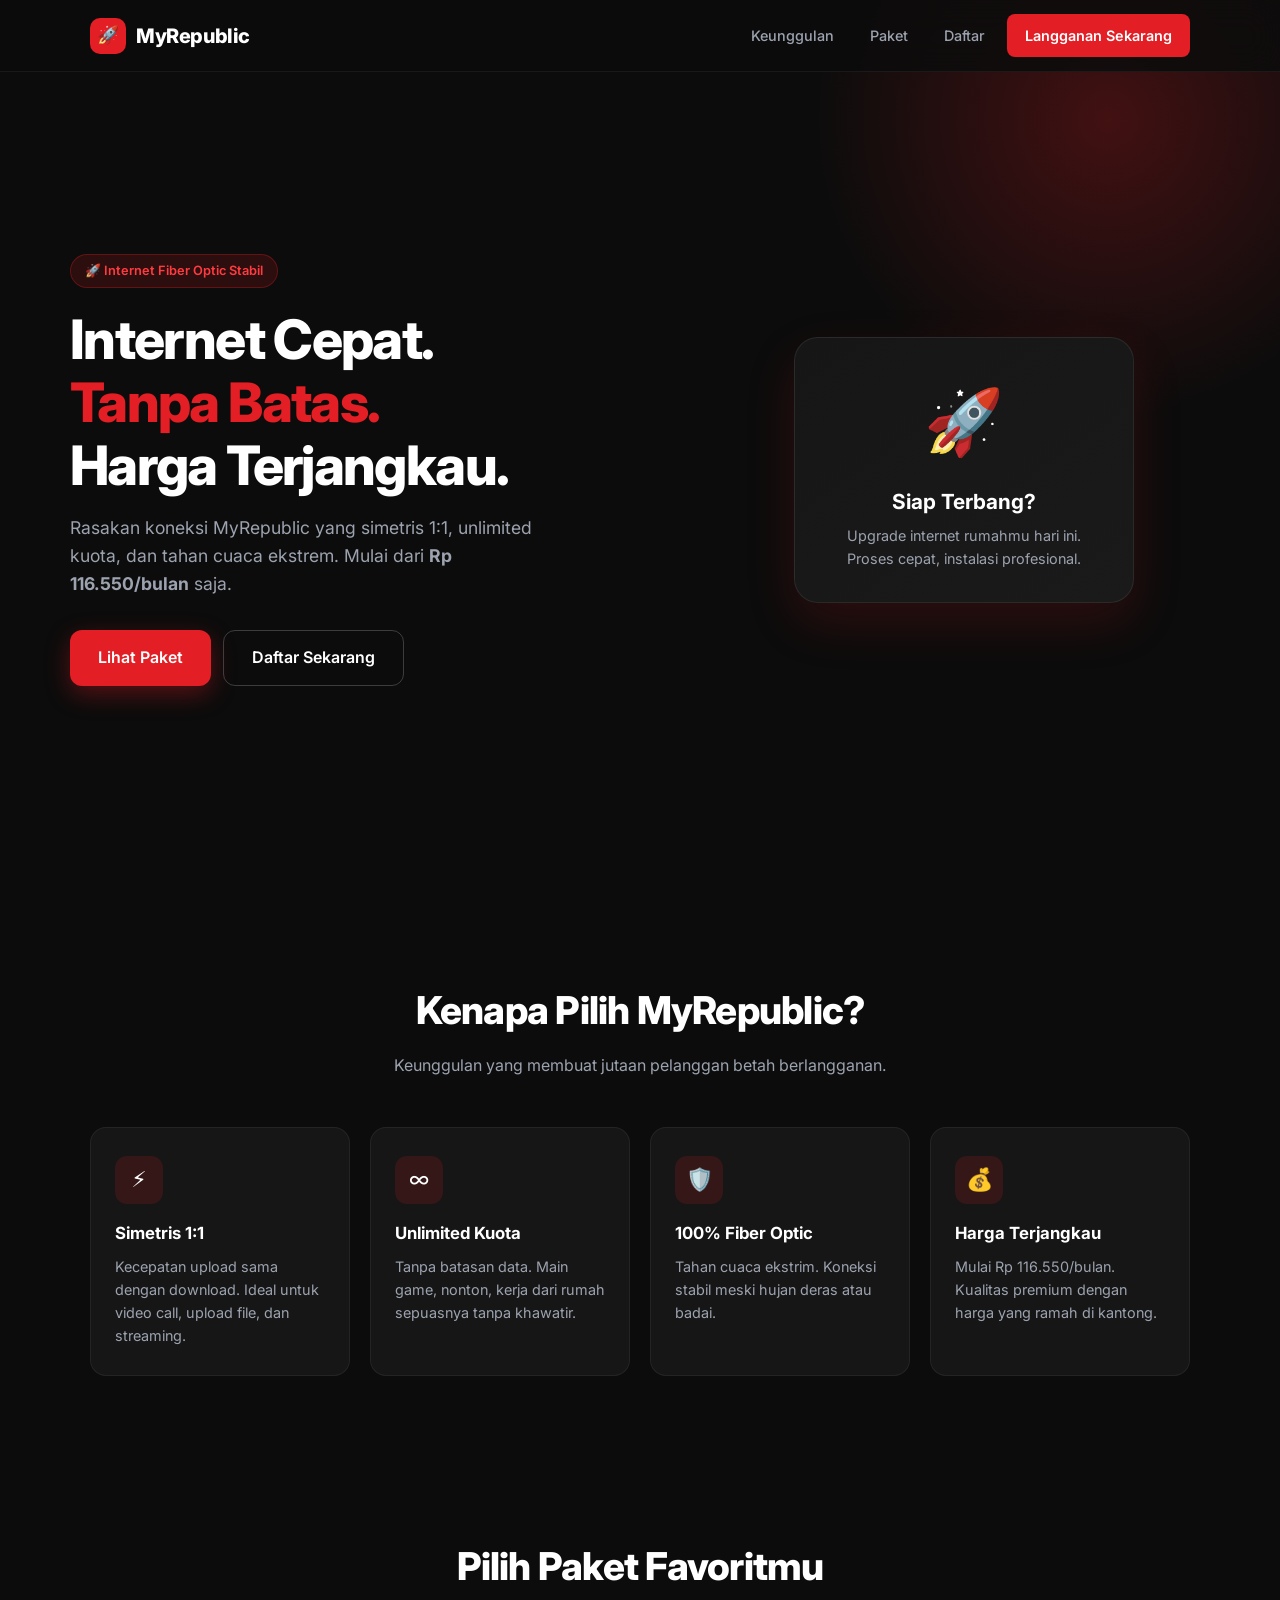
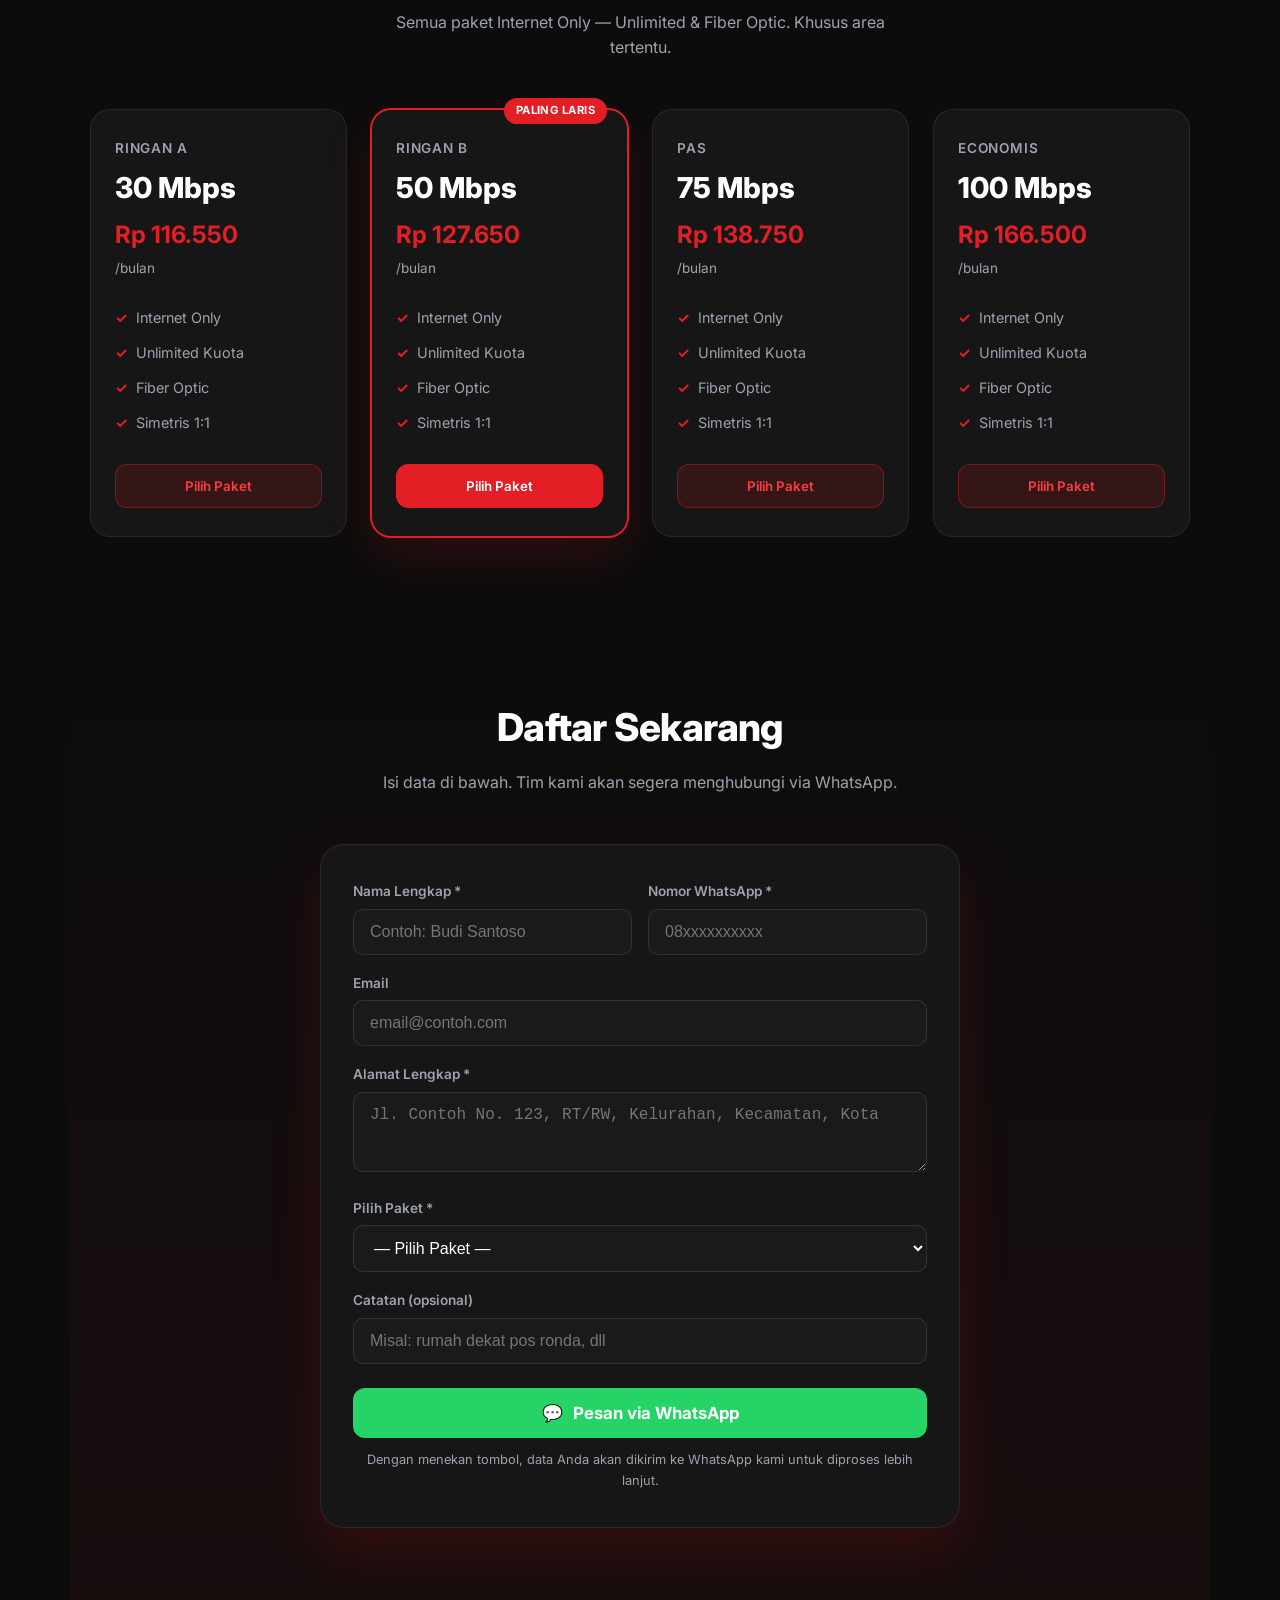
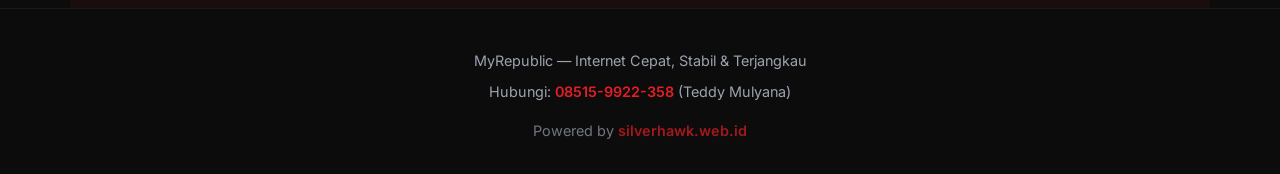
==== index.html @ 5f459c3d "Add files via upload" ====
<!DOCTYPE html>
<html lang="id">
<head>
  <meta charset="UTF-8" />
  <meta name="viewport" content="width=device-width, initial-scale=1.0" />
  <title>MyRepublic — Internet Cepat Fiber Optic | Promo Resmi</title>
  <meta name="description" content="Langganan MyRepublic Internet Fiber Optic mulai Rp 116.550/bulan. Unlimited, simetris 1:1, stabil. Daftar sekarang via WhatsApp." />
  <meta name="theme-color" content="#E31E24" />
  <link rel="canonical" href="https://myrep.silverhawk.web.id/" />
  <meta property="og:title" content="MyRepublic — Internet Cepat Fiber Optic" />
  <meta property="og:description" content="Paket internet mulai Rp 116.550/bulan. Unlimited kuota, fiber optic 100%, simetris 1:1." />
  <meta property="og:url" content="https://myrep.silverhawk.web.id/" />
  <meta property="og:type" content="website" />
  <link rel="preconnect" href="https://fonts.googleapis.com" />
  <link rel="preconnect" href="https://fonts.gstatic.com" crossorigin />
  <link href="https://fonts.googleapis.com/css2?family=Inter:wght@400;500;600;700;800&display=swap" rel="stylesheet" />
  <link rel="stylesheet" href="css/style.css" />
</head>
<body>
  <!-- NAV -->
  <nav class="nav">
    <div class="nav-inner">
      <a href="#" class="logo">
        <span class="logo-icon">🚀</span>
        MyRepublic
      </a>
      <div class="nav-links" id="navLinks">
        <a href="#benefits">Keunggulan</a>
        <a href="#packages">Paket</a>
        <a href="#order">Daftar</a>
        <a href="#order" class="btn-nav">Langganan Sekarang</a>
      </div>
      <button class="burger" id="burger" aria-label="Menu">
        <span></span><span></span><span></span>
      </button>
    </div>
  </nav>

  <!-- HERO -->
  <section class="hero">
    <div class="hero-inner">
      <div class="hero-content">
        <div class="hero-badge">🚀 Internet Fiber Optic Stabil</div>
        <h1>Internet Cepat.<br><span>Tanpa Batas.</span><br>Harga Terjangkau.</h1>
        <p class="hero-desc">
          Rasakan koneksi MyRepublic yang simetris 1:1, unlimited kuota, dan tahan cuaca ekstrem. 
          Mulai dari <strong>Rp 116.550/bulan</strong> saja.
        </p>
        <div class="hero-cta">
          <a href="#packages" class="btn btn-primary">Lihat Paket</a>
          <a href="#order" class="btn btn-outline">Daftar Sekarang</a>
        </div>
      </div>
      <div class="hero-visual">
        <div class="rocket-card">
          <div class="rocket-emoji">🚀</div>
          <h3>Siap Terbang?</h3>
          <p>Upgrade internet rumahmu hari ini. Proses cepat, instalasi profesional.</p>
        </div>
      </div>
    </div>
  </section>

  <!-- BENEFITS -->
  <section class="section" id="benefits">
    <div class="section-header">
      <h2>Kenapa Pilih MyRepublic?</h2>
      <p>Keunggulan yang membuat jutaan pelanggan betah berlangganan.</p>
    </div>
    <div class="benefits-grid">
      <div class="benefit-card">
        <div class="benefit-icon">⚡</div>
        <h3>Simetris 1:1</h3>
        <p>Kecepatan upload sama dengan download. Ideal untuk video call, upload file, dan streaming.</p>
      </div>
      <div class="benefit-card">
        <div class="benefit-icon">∞</div>
        <h3>Unlimited Kuota</h3>
        <p>Tanpa batasan data. Main game, nonton, kerja dari rumah sepuasnya tanpa khawatir.</p>
      </div>
      <div class="benefit-card">
        <div class="benefit-icon">🛡️</div>
        <h3>100% Fiber Optic</h3>
        <p>Tahan cuaca ekstrim. Koneksi stabil meski hujan deras atau badai.</p>
      </div>
      <div class="benefit-card">
        <div class="benefit-icon">💰</div>
        <h3>Harga Terjangkau</h3>
        <p>Mulai Rp 116.550/bulan. Kualitas premium dengan harga yang ramah di kantong.</p>
      </div>
    </div>
  </section>

  <!-- PACKAGES -->
  <section class="section" id="packages">
    <div class="section-header">
      <h2>Pilih Paket Favoritmu</h2>
      <p>Semua paket Internet Only — Unlimited & Fiber Optic. Khusus area tertentu.</p>
    </div>
    <div class="packages-grid" id="packagesGrid">
      <!-- diisi oleh JS -->
    </div>
  </section>

  <!-- ORDER -->
  <section class="section order-section" id="order">
    <div class="section-header">
      <h2>Daftar Sekarang</h2>
      <p>Isi data di bawah. Tim kami akan segera menghubungi via WhatsApp.</p>
    </div>
    <div class="order-card">
      <form id="orderForm">
        <div class="form-row">
          <div class="form-group">
            <label for="name">Nama Lengkap *</label>
            <input type="text" id="name" name="name" placeholder="Contoh: Budi Santoso" required />
          </div>
          <div class="form-group">
            <label for="wa">Nomor WhatsApp *</label>
            <input type="tel" id="wa" name="wa" placeholder="08xxxxxxxxxx" required />
          </div>
        </div>
        <div class="form-group">
          <label for="email">Email</label>
          <input type="email" id="email" name="email" placeholder="email@contoh.com" />
        </div>
        <div class="form-group">
          <label for="address">Alamat Lengkap *</label>
          <textarea id="address" name="address" placeholder="Jl. Contoh No. 123, RT/RW, Kelurahan, Kecamatan, Kota" required></textarea>
        </div>
        <div class="form-group">
          <label for="packageSelect">Pilih Paket *</label>
          <select id="packageSelect" name="package" required>
            <option value="">— Pilih Paket —</option>
          </select>
        </div>
        <div class="form-group">
          <label for="notes">Catatan (opsional)</label>
          <input type="text" id="notes" name="notes" placeholder="Misal: rumah dekat pos ronda, dll" />
        </div>
        <div class="form-actions">
          <button type="submit" class="btn-wa">
            <span>💬</span> Pesan via WhatsApp
          </button>
        </div>
        <p class="form-note">
          Dengan menekan tombol, data Anda akan dikirim ke WhatsApp kami untuk diproses lebih lanjut.
        </p>
      </form>
    </div>
  </section>

  <!-- FOOTER -->
  <footer class="footer">
    <div class="footer-inner">
      <p>MyRepublic — Internet Cepat, Stabil & Terjangkau</p>
      <p>Hubungi: <a href="https://wa.me/6285159922358" target="_blank">08515-9922-358</a> (Teddy Mulyana)</p>
      <p class="powered">Powered by <a href="https://silverhawk.web.id/" target="_blank">silverhawk.web.id</a></p>
    </div>
  </footer>

  <script src="js/app.js"></script>
</body>
</html>
---- css/style.css ----
/* =========================================================
   MyRepublic Promo — myrep.silverhawk.web.id
   Brand colors: #E31E24 (red), #111, #fff
========================================================= */
:root {
  --red: #E31E24;
  --red-dark: #b8171c;
  --red-light: #ff3b40;
  --black: #111111;
  --dark: #1a1a1a;
  --gray: #2d2d2d;
  --muted: #9ca3af;
  --white: #ffffff;
  --bg: #0c0c0c;
  --card: #161616;
  --radius: 16px;
  --shadow: 0 20px 50px rgba(227, 30, 36, 0.15);
  --ease: cubic-bezier(0.22, 1, 0.36, 1);
}

*, *::before, *::after { box-sizing: border-box; margin: 0; padding: 0; }

html { scroll-behavior: smooth; }

body {
  font-family: 'Inter', system-ui, -apple-system, BlinkMacSystemFont, 'Segoe UI', sans-serif;
  background: var(--bg);
  color: var(--white);
  line-height: 1.6;
  overflow-x: hidden;
  -webkit-font-smoothing: antialiased;
}

img { max-width: 100%; display: block; }
a { color: inherit; text-decoration: none; }
button { font-family: inherit; cursor: pointer; border: none; background: none; }

/* ---------- NAV ---------- */
.nav {
  position: fixed;
  top: 0; left: 0; right: 0;
  z-index: 100;
  background: rgba(12,12,12,0.85);
  backdrop-filter: blur(16px);
  border-bottom: 1px solid rgba(255,255,255,0.06);
  transition: 0.3s var(--ease);
}
.nav-inner {
  max-width: 1140px;
  margin: 0 auto;
  padding: 14px 20px;
  display: flex;
  align-items: center;
  justify-content: space-between;
  gap: 16px;
}
.logo {
  display: flex;
  align-items: center;
  gap: 10px;
  font-weight: 800;
  font-size: 1.25rem;
  letter-spacing: -0.02em;
}
.logo-icon {
  width: 36px; height: 36px;
  background: var(--red);
  border-radius: 10px;
  display: grid;
  place-items: center;
  font-size: 18px;
}
.nav-links {
  display: flex;
  gap: 8px;
  align-items: center;
}
.nav-links a {
  padding: 8px 14px;
  font-size: 0.9rem;
  font-weight: 500;
  color: var(--muted);
  border-radius: 8px;
  transition: 0.2s;
}
.nav-links a:hover { color: var(--white); background: rgba(255,255,255,0.06); }
.btn-nav {
  background: var(--red) !important;
  color: var(--white) !important;
  font-weight: 600 !important;
  padding: 10px 18px !important;
}
.btn-nav:hover { background: var(--red-dark) !important; }

.burger {
  display: none;
  flex-direction: column;
  gap: 5px;
  width: 28px;
}
.burger span {
  height: 2px;
  background: var(--white);
  border-radius: 2px;
  transition: 0.3s;
}

/* ---------- HERO ---------- */
.hero {
  min-height: 100vh;
  display: flex;
  align-items: center;
  padding: 120px 20px 80px;
  position: relative;
  overflow: hidden;
}
.hero::before {
  content: '';
  position: absolute;
  top: -20%;
  right: -10%;
  width: 600px;
  height: 600px;
  background: radial-gradient(circle, rgba(227,30,36,0.25) 0%, transparent 70%);
  pointer-events: none;
}
.hero-inner {
  max-width: 1140px;
  margin: 0 auto;
  width: 100%;
  display: grid;
  grid-template-columns: 1.1fr 0.9fr;
  gap: 48px;
  align-items: center;
}
.hero-badge {
  display: inline-flex;
  align-items: center;
  gap: 8px;
  background: rgba(227,30,36,0.15);
  color: var(--red-light);
  font-size: 0.8rem;
  font-weight: 600;
  padding: 6px 14px;
  border-radius: 999px;
  margin-bottom: 20px;
  border: 1px solid rgba(227,30,36,0.3);
}
.hero h1 {
  font-size: clamp(2.2rem, 5vw, 3.4rem);
  font-weight: 800;
  line-height: 1.15;
  letter-spacing: -0.03em;
  margin-bottom: 18px;
}
.hero h1 span { color: var(--red); }
.hero-desc {
  font-size: 1.1rem;
  color: var(--muted);
  max-width: 480px;
  margin-bottom: 32px;
}
.hero-cta {
  display: flex;
  flex-wrap: wrap;
  gap: 12px;
}
.btn {
  display: inline-flex;
  align-items: center;
  justify-content: center;
  gap: 8px;
  padding: 14px 28px;
  font-size: 1rem;
  font-weight: 600;
  border-radius: 12px;
  transition: 0.25s var(--ease);
}
.btn-primary {
  background: var(--red);
  color: var(--white);
  box-shadow: 0 8px 24px rgba(227,30,36,0.35);
}
.btn-primary:hover {
  background: var(--red-dark);
  transform: translateY(-2px);
  box-shadow: 0 12px 32px rgba(227,30,36,0.45);
}
.btn-outline {
  border: 1.5px solid rgba(255,255,255,0.2);
  color: var(--white);
}
.btn-outline:hover {
  border-color: var(--red);
  background: rgba(227,30,36,0.1);
}
.hero-visual {
  position: relative;
  display: flex;
  justify-content: center;
}
.rocket-card {
  background: linear-gradient(145deg, var(--card), var(--dark));
  border: 1px solid rgba(255,255,255,0.08);
  border-radius: 24px;
  padding: 32px;
  width: 100%;
  max-width: 340px;
  box-shadow: var(--shadow);
  text-align: center;
}
.rocket-emoji { font-size: 64px; margin-bottom: 12px; }
.rocket-card h3 { font-size: 1.3rem; margin-bottom: 6px; }
.rocket-card p { color: var(--muted); font-size: 0.9rem; }

/* ---------- BENEFITS ---------- */
.section {
  padding: 80px 20px;
  max-width: 1140px;
  margin: 0 auto;
}
.section-header {
  text-align: center;
  margin-bottom: 48px;
}
.section-header h2 {
  font-size: clamp(1.8rem, 4vw, 2.4rem);
  font-weight: 800;
  letter-spacing: -0.02em;
  margin-bottom: 12px;
}
.section-header p {
  color: var(--muted);
  max-width: 520px;
  margin: 0 auto;
}
.benefits-grid {
  display: grid;
  grid-template-columns: repeat(auto-fit, minmax(240px, 1fr));
  gap: 20px;
}
.benefit-card {
  background: var(--card);
  border: 1px solid rgba(255,255,255,0.06);
  border-radius: var(--radius);
  padding: 28px 24px;
  transition: 0.3s var(--ease);
}
.benefit-card:hover {
  border-color: rgba(227,30,36,0.4);
  transform: translateY(-4px);
}
.benefit-icon {
  width: 48px; height: 48px;
  background: rgba(227,30,36,0.15);
  border-radius: 12px;
  display: grid;
  place-items: center;
  font-size: 22px;
  margin-bottom: 16px;
}
.benefit-card h3 { font-size: 1.05rem; margin-bottom: 8px; }
.benefit-card p { color: var(--muted); font-size: 0.9rem; }

/* ---------- PACKAGES ---------- */
.packages-grid {
  display: grid;
  grid-template-columns: repeat(auto-fit, minmax(250px, 1fr));
  gap: 24px;
}
.pkg-card {
  background: var(--card);
  border: 1px solid rgba(255,255,255,0.07);
  border-radius: 20px;
  padding: 28px 24px;
  position: relative;
  transition: 0.3s var(--ease);
  display: flex;
  flex-direction: column;
}
.pkg-card:hover {
  border-color: rgba(227,30,36,0.5);
  transform: translateY(-6px);
  box-shadow: var(--shadow);
}
.pkg-card.popular {
  border-color: var(--red);
  box-shadow: 0 0 0 1px var(--red), var(--shadow);
}
.pkg-badge {
  position: absolute;
  top: -12px;
  right: 20px;
  background: var(--red);
  color: white;
  font-size: 0.7rem;
  font-weight: 700;
  padding: 4px 12px;
  border-radius: 999px;
  text-transform: uppercase;
  letter-spacing: 0.04em;
}
.pkg-name {
  font-size: 0.85rem;
  font-weight: 600;
  color: var(--muted);
  text-transform: uppercase;
  letter-spacing: 0.06em;
  margin-bottom: 6px;
}
.pkg-speed {
  font-size: 1.8rem;
  font-weight: 800;
  margin-bottom: 4px;
}
.pkg-price {
  font-size: 1.5rem;
  font-weight: 700;
  color: var(--red);
  margin-bottom: 4px;
}
.pkg-period {
  font-size: 0.85rem;
  color: var(--muted);
  margin-bottom: 20px;
}
.pkg-features {
  list-style: none;
  margin-bottom: 24px;
  flex: 1;
}
.pkg-features li {
  font-size: 0.9rem;
  color: var(--muted);
  padding: 6px 0;
  display: flex;
  align-items: center;
  gap: 8px;
}
.pkg-features li::before {
  content: '✓';
  color: var(--red);
  font-weight: 700;
}
.btn-pkg {
  width: 100%;
  padding: 13px;
  background: rgba(227,30,36,0.15);
  color: var(--red-light);
  border: 1px solid rgba(227,30,36,0.4);
  border-radius: 12px;
  font-weight: 600;
  transition: 0.25s;
}
.btn-pkg:hover, .pkg-card.popular .btn-pkg {
  background: var(--red);
  color: white;
  border-color: var(--red);
}

/* ---------- ORDER FORM ---------- */
.order-section {
  background: linear-gradient(180deg, transparent, rgba(227,30,36,0.06));
}
.order-card {
  background: var(--card);
  border: 1px solid rgba(255,255,255,0.08);
  border-radius: 24px;
  padding: 36px 32px;
  max-width: 640px;
  margin: 0 auto;
  box-shadow: var(--shadow);
}
.form-group {
  margin-bottom: 18px;
}
.form-group label {
  display: block;
  font-size: 0.85rem;
  font-weight: 600;
  margin-bottom: 6px;
  color: var(--muted);
}
.form-group input,
.form-group select,
.form-group textarea {
  width: 100%;
  padding: 13px 16px;
  background: var(--dark);
  border: 1px solid rgba(255,255,255,0.1);
  border-radius: 10px;
  color: var(--white);
  font-size: 1rem;
  transition: 0.2s;
  outline: none;
}
.form-group input:focus,
.form-group select:focus,
.form-group textarea:focus {
  border-color: var(--red);
  box-shadow: 0 0 0 3px rgba(227,30,36,0.2);
}
.form-group textarea { resize: vertical; min-height: 80px; }
.form-row {
  display: grid;
  grid-template-columns: 1fr 1fr;
  gap: 16px;
}
.form-actions {
  display: flex;
  flex-direction: column;
  gap: 12px;
  margin-top: 24px;
}
.btn-wa {
  background: #25D366;
  color: white;
  width: 100%;
  padding: 15px;
  border-radius: 12px;
  font-weight: 700;
  font-size: 1.05rem;
  display: flex;
  align-items: center;
  justify-content: center;
  gap: 10px;
  transition: 0.25s;
}
.btn-wa:hover {
  background: #1da851;
  transform: translateY(-2px);
}
.form-note {
  text-align: center;
  font-size: 0.8rem;
  color: var(--muted);
  margin-top: 12px;
}

/* ---------- FOOTER ---------- */
.footer {
  border-top: 1px solid rgba(255,255,255,0.06);
  padding: 40px 20px 24px;
  text-align: center;
}
.footer-inner {
  max-width: 1140px;
  margin: 0 auto;
}
.footer p {
  color: var(--muted);
  font-size: 0.9rem;
  margin-bottom: 8px;
}
.footer a {
  color: var(--red);
  font-weight: 600;
}
.footer a:hover { text-decoration: underline; }
.powered {
  margin-top: 16px;
  font-size: 0.8rem;
  color: var(--muted);
  opacity: 0.7;
}

/* ---------- RESPONSIVE ---------- */
@media (max-width: 860px) {
  .hero-inner { grid-template-columns: 1fr; text-align: center; }
  .hero-desc { margin-left: auto; margin-right: auto; }
  .hero-cta { justify-content: center; }
  .hero-visual { order: -1; }
  .rocket-card { max-width: 280px; }
  .form-row { grid-template-columns: 1fr; }
}

@media (max-width: 640px) {
  .nav-links { display: none; }
  .nav-links.open {
    display: flex;
    flex-direction: column;
    position: absolute;
    top: 100%;
    left: 0; right: 0;
    background: var(--bg);
    border-bottom: 1px solid rgba(255,255,255,0.08);
    padding: 16px;
    gap: 4px;
  }
  .burger { display: flex; }
  .section { padding: 60px 16px; }
  .order-card { padding: 28px 20px; }
}

/* Toast */
.toast {
  position: fixed;
  bottom: 24px;
  left: 50%;
  transform: translateX(-50%) translateY(100px);
  background: var(--dark);
  border: 1px solid rgba(255,255,255,0.12);
  color: white;
  padding: 14px 24px;
  border-radius: 12px;
  font-weight: 500;
  z-index: 200;
  opacity: 0;
  transition: 0.4s var(--ease);
  pointer-events: none;
}
.toast.show {
  transform: translateX(-50%) translateY(0);
  opacity: 1;
}
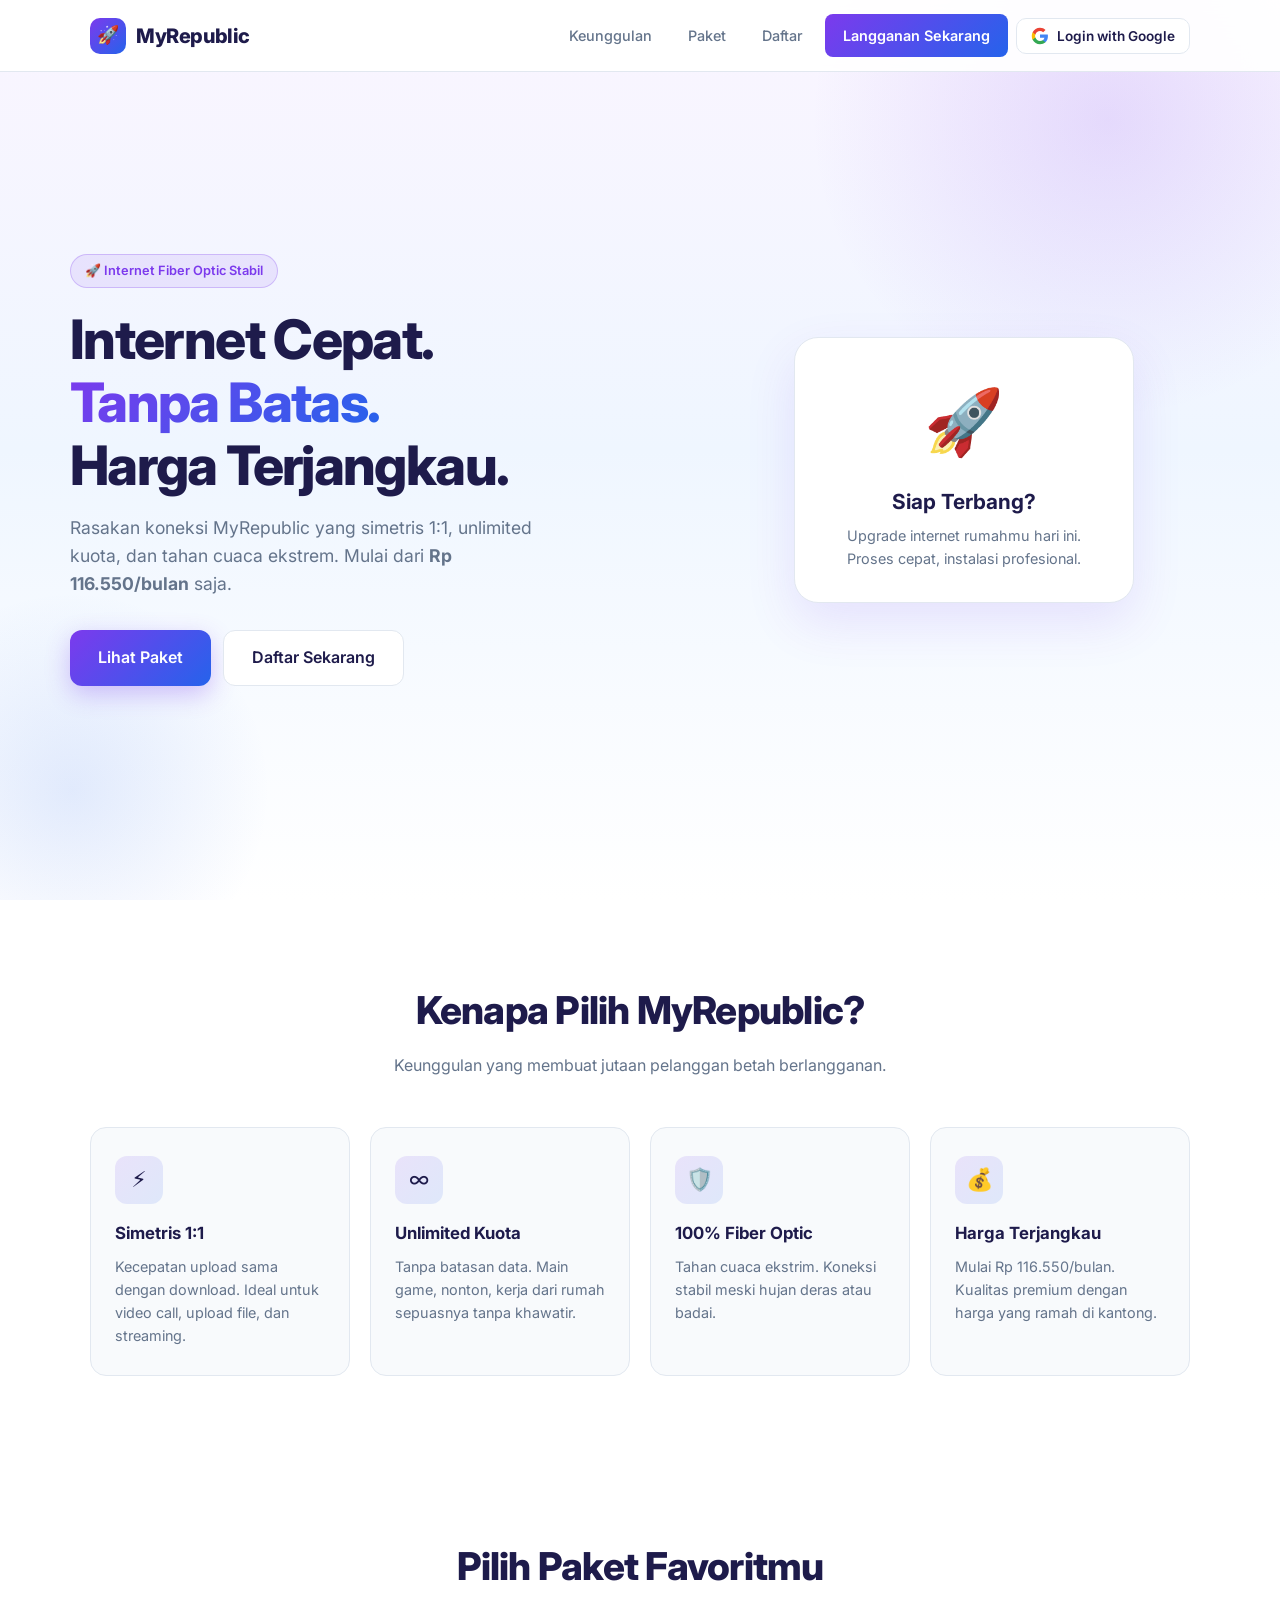
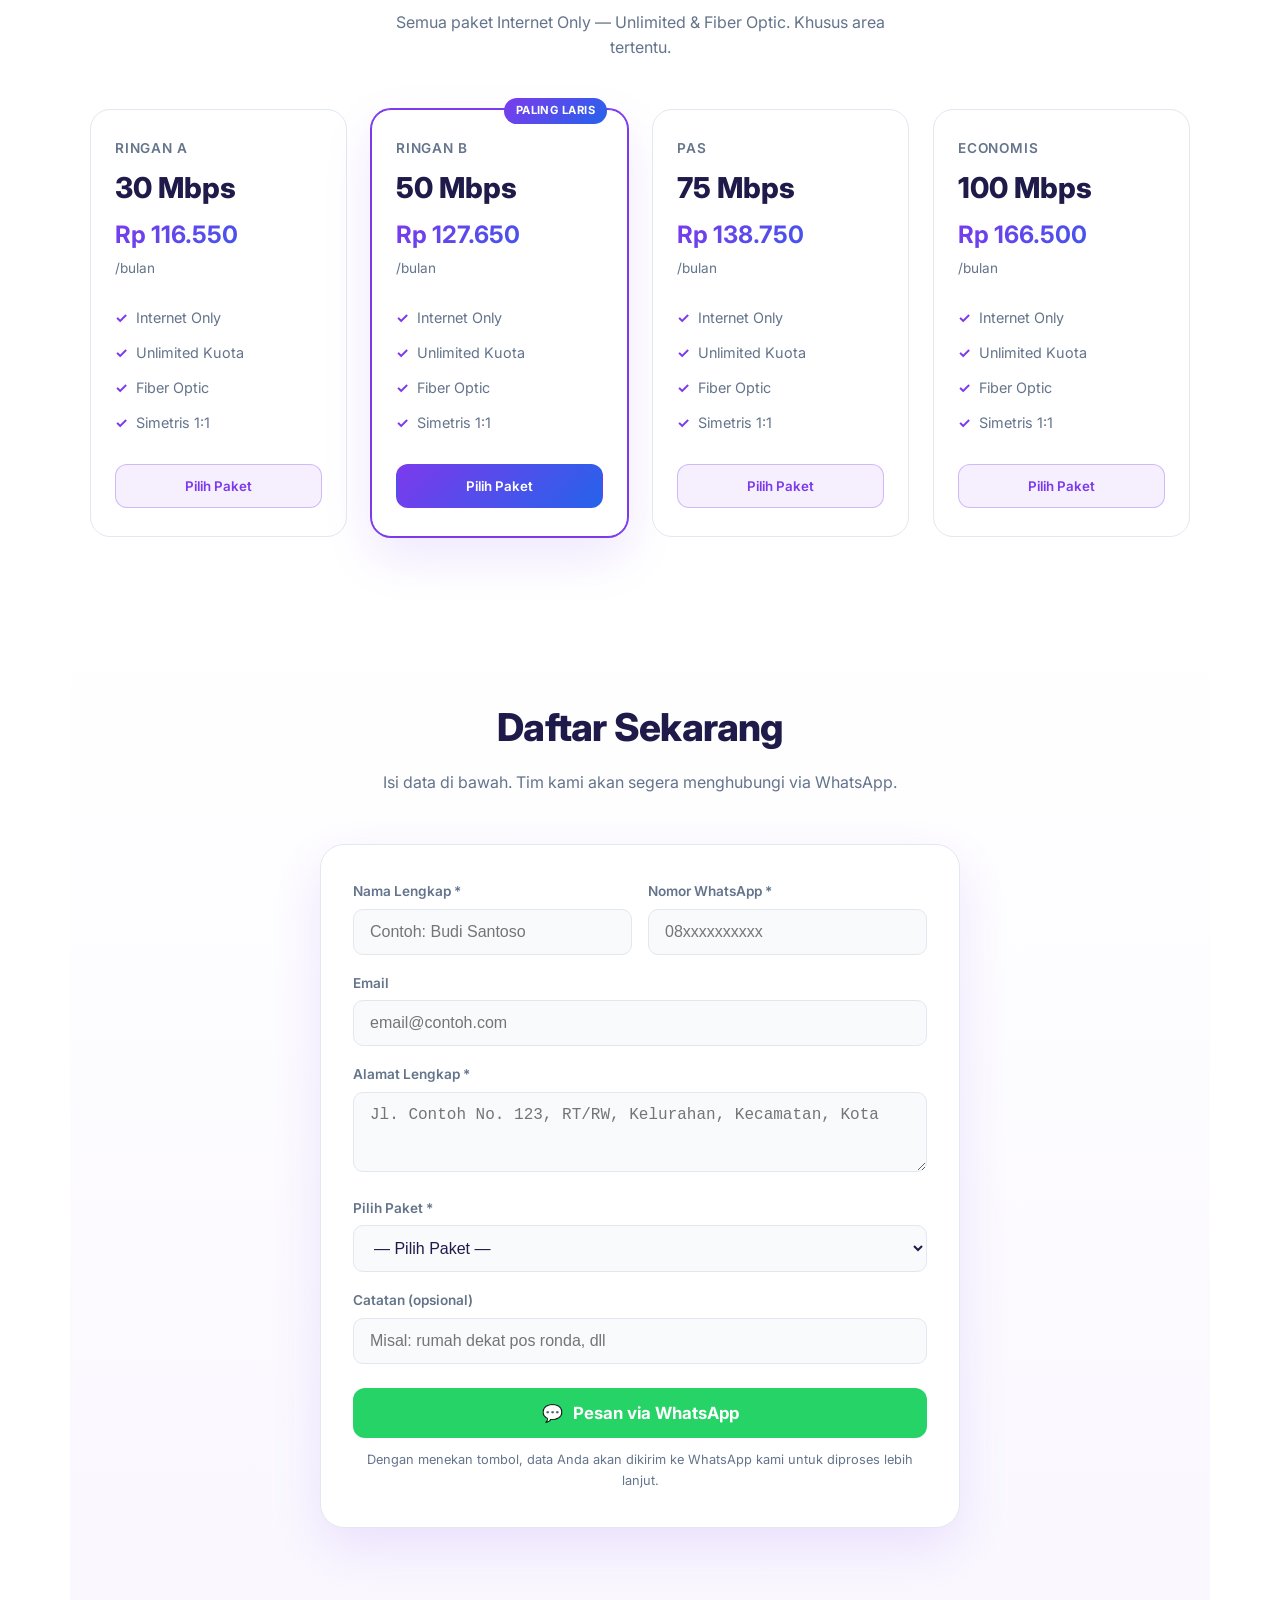
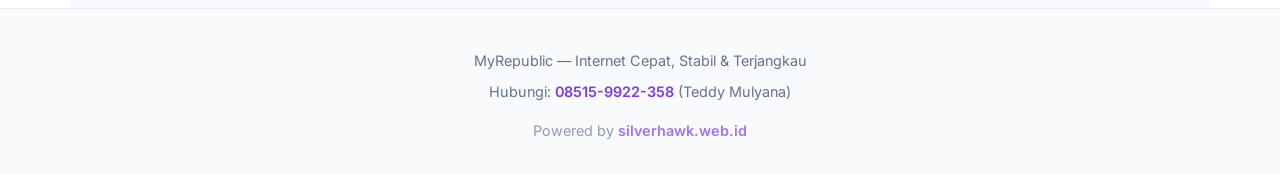
==== commit 8873ca9f: "Add files via upload" ====
--- a/index.html
+++ b/index.html
@@ -5,7 +5,7 @@
   <meta name="viewport" content="width=device-width, initial-scale=1.0" />
   <title>MyRepublic — Internet Cepat Fiber Optic | Promo Resmi</title>
   <meta name="description" content="Langganan MyRepublic Internet Fiber Optic mulai Rp 116.550/bulan. Unlimited, simetris 1:1, stabil. Daftar sekarang via WhatsApp." />
-  <meta name="theme-color" content="#E31E24" />
+  <meta name="theme-color" content="#7C3AED" />
   <link rel="canonical" href="https://myrep.silverhawk.web.id/" />
   <meta property="og:title" content="MyRepublic — Internet Cepat Fiber Optic" />
   <meta property="og:description" content="Paket internet mulai Rp 116.550/bulan. Unlimited kuota, fiber optic 100%, simetris 1:1." />
@@ -15,6 +15,8 @@
   <link rel="preconnect" href="https://fonts.gstatic.com" crossorigin />
   <link href="https://fonts.googleapis.com/css2?family=Inter:wght@400;500;600;700;800&display=swap" rel="stylesheet" />
   <link rel="stylesheet" href="css/style.css" />
+  <!-- Google Identity Services -->
+  <script src="https://accounts.google.com/gsi/client" async defer></script>
 </head>
 <body>
   <!-- NAV -->
@@ -29,6 +31,16 @@
         <a href="#packages">Paket</a>
         <a href="#order">Daftar</a>
         <a href="#order" class="btn-nav">Langganan Sekarang</a>
+        <!-- Google Login / Admin Toggle -->
+        <button type="button" class="auth-btn" id="authBtn" title="Login with Google">
+          <svg class="g-icon" viewBox="0 0 24 24" width="18" height="18">
+            <path fill="#4285F4" d="M22.56 12.25c0-.78-.07-1.53-.2-2.25H12v4.26h5.92c-.26 1.37-1.04 2.53-2.21 3.31v2.77h3.57c2.08-1.92 3.28-4.74 3.28-8.09z"/>
+            <path fill="#34A853" d="M12 23c2.97 0 5.46-.98 7.28-2.66l-3.57-2.77c-.98.66-2.23 1.06-3.71 1.06-2.86 0-5.29-1.93-6.16-4.53H2.18v2.84C3.99 20.53 7.7 23 12 23z"/>
+            <path fill="#FBBC05" d="M5.84 14.09c-.22-.66-.35-1.36-.35-2.09s.13-1.43.35-2.09V7.07H2.18C1.43 8.55 1 10.22 1 12s.43 3.45 1.18 4.93l2.85-2.22.81-.62z"/>
+            <path fill="#EA4335" d="M12 5.38c1.62 0 3.06.56 4.21 1.64l3.15-3.15C17.45 2.09 14.97 1 12 1 7.7 1 3.99 3.47 2.18 7.07l3.66 2.84c.87-2.6 3.3-4.53 6.16-4.53z"/>
+          </svg>
+          <span id="authBtnText">Login with Google</span>
+        </button>
       </div>
       <button class="burger" id="burger" aria-label="Menu">
         <span></span><span></span><span></span>
--- a/css/style.css
+++ b/css/style.css
@@ -1,20 +1,24 @@
 /* =========================================================
    MyRepublic Promo — myrep.silverhawk.web.id
-   Brand colors: #E31E24 (red), #111, #fff
+   Brand colors: white, purple, blue
 ========================================================= */
 :root {
-  --red: #E31E24;
-  --red-dark: #b8171c;
-  --red-light: #ff3b40;
-  --black: #111111;
-  --dark: #1a1a1a;
-  --gray: #2d2d2d;
-  --muted: #9ca3af;
+  --purple: #7C3AED;
+  --purple-dark: #6D28D9;
+  --purple-light: #A78BFA;
+  --blue: #2563EB;
+  --blue-dark: #1D4ED8;
+  --blue-light: #60A5FA;
+  --black: #1e1b4b;
+  --dark: #312e81;
+  --gray: #e2e8f0;
+  --muted: #64748b;
   --white: #ffffff;
-  --bg: #0c0c0c;
-  --card: #161616;
+  --bg: #ffffff;
+  --card: #f8fafc;
+  --border: #e2e8f0;
   --radius: 16px;
-  --shadow: 0 20px 50px rgba(227, 30, 36, 0.15);
+  --shadow: 0 20px 50px rgba(124, 58, 237, 0.12);
   --ease: cubic-bezier(0.22, 1, 0.36, 1);
 }
 
@@ -25,7 +29,7 @@
 body {
   font-family: 'Inter', system-ui, -apple-system, BlinkMacSystemFont, 'Segoe UI', sans-serif;
   background: var(--bg);
-  color: var(--white);
+  color: var(--black);
   line-height: 1.6;
   overflow-x: hidden;
   -webkit-font-smoothing: antialiased;
@@ -40,9 +44,9 @@
   position: fixed;
   top: 0; left: 0; right: 0;
   z-index: 100;
-  background: rgba(12,12,12,0.85);
+  background: rgba(255,255,255,0.92);
   backdrop-filter: blur(16px);
-  border-bottom: 1px solid rgba(255,255,255,0.06);
+  border-bottom: 1px solid var(--border);
   transition: 0.3s var(--ease);
 }
 .nav-inner {
@@ -61,14 +65,16 @@
   font-weight: 800;
   font-size: 1.25rem;
   letter-spacing: -0.02em;
+  color: var(--black);
 }
 .logo-icon {
   width: 36px; height: 36px;
-  background: var(--red);
+  background: linear-gradient(135deg, var(--purple), var(--blue));
   border-radius: 10px;
   display: grid;
   place-items: center;
   font-size: 18px;
+  color: white;
 }
 .nav-links {
   display: flex;
@@ -83,14 +89,45 @@
   border-radius: 8px;
   transition: 0.2s;
 }
-.nav-links a:hover { color: var(--white); background: rgba(255,255,255,0.06); }
+.nav-links a:hover { color: var(--purple); background: rgba(124,58,237,0.08); }
 .btn-nav {
-  background: var(--red) !important;
+  background: linear-gradient(135deg, var(--purple), var(--blue)) !important;
   color: var(--white) !important;
   font-weight: 600 !important;
   padding: 10px 18px !important;
 }
-.btn-nav:hover { background: var(--red-dark) !important; }
+.btn-nav:hover { opacity: 0.92 !important; }
+
+/* Google / Admin button */
+.auth-btn {
+  display: inline-flex;
+  align-items: center;
+  gap: 8px;
+  padding: 8px 14px;
+  font-size: 0.85rem;
+  font-weight: 600;
+  border-radius: 10px;
+  border: 1.5px solid var(--border);
+  background: var(--white);
+  color: var(--black);
+  transition: 0.2s;
+  cursor: pointer;
+}
+.auth-btn:hover { border-color: var(--purple); color: var(--purple); background: rgba(124,58,237,0.05); }
+.auth-btn img, .auth-btn .g-icon {
+  width: 18px; height: 18px;
+}
+.auth-btn.admin-mode {
+  background: linear-gradient(135deg, var(--purple), var(--blue));
+  color: white;
+  border-color: transparent;
+}
+.auth-btn.admin-mode:hover { opacity: 0.92; }
+.user-avatar {
+  width: 22px; height: 22px;
+  border-radius: 50%;
+  object-fit: cover;
+}
 
 .burger {
   display: none;
@@ -100,7 +137,7 @@
 }
 .burger span {
   height: 2px;
-  background: var(--white);
+  background: var(--black);
   border-radius: 2px;
   transition: 0.3s;
 }
@@ -113,6 +150,7 @@
   padding: 120px 20px 80px;
   position: relative;
   overflow: hidden;
+  background: linear-gradient(180deg, #faf5ff 0%, #eff6ff 50%, #ffffff 100%);
 }
 .hero::before {
   content: '';
@@ -121,7 +159,17 @@
   right: -10%;
   width: 600px;
   height: 600px;
-  background: radial-gradient(circle, rgba(227,30,36,0.25) 0%, transparent 70%);
+  background: radial-gradient(circle, rgba(124,58,237,0.15) 0%, transparent 70%);
+  pointer-events: none;
+}
+.hero::after {
+  content: '';
+  position: absolute;
+  bottom: -10%;
+  left: -10%;
+  width: 400px;
+  height: 400px;
+  background: radial-gradient(circle, rgba(37,99,235,0.12) 0%, transparent 70%);
   pointer-events: none;
 }
 .hero-inner {
@@ -132,19 +180,21 @@
   grid-template-columns: 1.1fr 0.9fr;
   gap: 48px;
   align-items: center;
+  position: relative;
+  z-index: 1;
 }
 .hero-badge {
   display: inline-flex;
   align-items: center;
   gap: 8px;
-  background: rgba(227,30,36,0.15);
-  color: var(--red-light);
+  background: rgba(124,58,237,0.1);
+  color: var(--purple);
   font-size: 0.8rem;
   font-weight: 600;
   padding: 6px 14px;
   border-radius: 999px;
   margin-bottom: 20px;
-  border: 1px solid rgba(227,30,36,0.3);
+  border: 1px solid rgba(124,58,237,0.25);
 }
 .hero h1 {
   font-size: clamp(2.2rem, 5vw, 3.4rem);
@@ -152,8 +202,14 @@
   line-height: 1.15;
   letter-spacing: -0.03em;
   margin-bottom: 18px;
-}
-.hero h1 span { color: var(--red); }
+  color: var(--black);
+}
+.hero h1 span {
+  background: linear-gradient(135deg, var(--purple), var(--blue));
+  -webkit-background-clip: text;
+  -webkit-text-fill-color: transparent;
+  background-clip: text;
+}
 .hero-desc {
   font-size: 1.1rem;
   color: var(--muted);
@@ -177,22 +233,23 @@
   transition: 0.25s var(--ease);
 }
 .btn-primary {
-  background: var(--red);
+  background: linear-gradient(135deg, var(--purple), var(--blue));
   color: var(--white);
-  box-shadow: 0 8px 24px rgba(227,30,36,0.35);
+  box-shadow: 0 8px 24px rgba(124,58,237,0.3);
 }
 .btn-primary:hover {
-  background: var(--red-dark);
   transform: translateY(-2px);
-  box-shadow: 0 12px 32px rgba(227,30,36,0.45);
+  box-shadow: 0 12px 32px rgba(124,58,237,0.4);
 }
 .btn-outline {
-  border: 1.5px solid rgba(255,255,255,0.2);
-  color: var(--white);
+  border: 1.5px solid var(--border);
+  color: var(--black);
+  background: var(--white);
 }
 .btn-outline:hover {
-  border-color: var(--red);
-  background: rgba(227,30,36,0.1);
+  border-color: var(--purple);
+  background: rgba(124,58,237,0.06);
+  color: var(--purple);
 }
 .hero-visual {
   position: relative;
@@ -200,8 +257,8 @@
   justify-content: center;
 }
 .rocket-card {
-  background: linear-gradient(145deg, var(--card), var(--dark));
-  border: 1px solid rgba(255,255,255,0.08);
+  background: var(--white);
+  border: 1px solid var(--border);
   border-radius: 24px;
   padding: 32px;
   width: 100%;
@@ -210,7 +267,7 @@
   text-align: center;
 }
 .rocket-emoji { font-size: 64px; margin-bottom: 12px; }
-.rocket-card h3 { font-size: 1.3rem; margin-bottom: 6px; }
+.rocket-card h3 { font-size: 1.3rem; margin-bottom: 6px; color: var(--black); }
 .rocket-card p { color: var(--muted); font-size: 0.9rem; }
 
 /* ---------- BENEFITS ---------- */
@@ -228,6 +285,7 @@
   font-weight: 800;
   letter-spacing: -0.02em;
   margin-bottom: 12px;
+  color: var(--black);
 }
 .section-header p {
   color: var(--muted);
@@ -241,25 +299,26 @@
 }
 .benefit-card {
   background: var(--card);
-  border: 1px solid rgba(255,255,255,0.06);
+  border: 1px solid var(--border);
   border-radius: var(--radius);
   padding: 28px 24px;
   transition: 0.3s var(--ease);
 }
 .benefit-card:hover {
-  border-color: rgba(227,30,36,0.4);
+  border-color: rgba(124,58,237,0.35);
   transform: translateY(-4px);
+  box-shadow: 0 12px 30px rgba(124,58,237,0.1);
 }
 .benefit-icon {
   width: 48px; height: 48px;
-  background: rgba(227,30,36,0.15);
+  background: linear-gradient(135deg, rgba(124,58,237,0.12), rgba(37,99,235,0.12));
   border-radius: 12px;
   display: grid;
   place-items: center;
   font-size: 22px;
   margin-bottom: 16px;
 }
-.benefit-card h3 { font-size: 1.05rem; margin-bottom: 8px; }
+.benefit-card h3 { font-size: 1.05rem; margin-bottom: 8px; color: var(--black); }
 .benefit-card p { color: var(--muted); font-size: 0.9rem; }
 
 /* ---------- PACKAGES ---------- */
@@ -269,8 +328,8 @@
   gap: 24px;
 }
 .pkg-card {
-  background: var(--card);
-  border: 1px solid rgba(255,255,255,0.07);
+  background: var(--white);
+  border: 1px solid var(--border);
   border-radius: 20px;
   padding: 28px 24px;
   position: relative;
@@ -279,19 +338,19 @@
   flex-direction: column;
 }
 .pkg-card:hover {
-  border-color: rgba(227,30,36,0.5);
+  border-color: rgba(124,58,237,0.4);
   transform: translateY(-6px);
   box-shadow: var(--shadow);
 }
 .pkg-card.popular {
-  border-color: var(--red);
-  box-shadow: 0 0 0 1px var(--red), var(--shadow);
+  border-color: var(--purple);
+  box-shadow: 0 0 0 1px var(--purple), var(--shadow);
 }
 .pkg-badge {
   position: absolute;
   top: -12px;
   right: 20px;
-  background: var(--red);
+  background: linear-gradient(135deg, var(--purple), var(--blue));
   color: white;
   font-size: 0.7rem;
   font-weight: 700;
@@ -312,11 +371,15 @@
   font-size: 1.8rem;
   font-weight: 800;
   margin-bottom: 4px;
+  color: var(--black);
 }
 .pkg-price {
   font-size: 1.5rem;
   font-weight: 700;
-  color: var(--red);
+  background: linear-gradient(135deg, var(--purple), var(--blue));
+  -webkit-background-clip: text;
+  -webkit-text-fill-color: transparent;
+  background-clip: text;
   margin-bottom: 4px;
 }
 .pkg-period {
@@ -339,32 +402,32 @@
 }
 .pkg-features li::before {
   content: '✓';
-  color: var(--red);
+  color: var(--purple);
   font-weight: 700;
 }
 .btn-pkg {
   width: 100%;
   padding: 13px;
-  background: rgba(227,30,36,0.15);
-  color: var(--red-light);
-  border: 1px solid rgba(227,30,36,0.4);
+  background: rgba(124,58,237,0.08);
+  color: var(--purple);
+  border: 1px solid rgba(124,58,237,0.3);
   border-radius: 12px;
   font-weight: 600;
   transition: 0.25s;
 }
 .btn-pkg:hover, .pkg-card.popular .btn-pkg {
-  background: var(--red);
+  background: linear-gradient(135deg, var(--purple), var(--blue));
   color: white;
-  border-color: var(--red);
+  border-color: transparent;
 }
 
 /* ---------- ORDER FORM ---------- */
 .order-section {
-  background: linear-gradient(180deg, transparent, rgba(227,30,36,0.06));
+  background: linear-gradient(180deg, transparent, rgba(124,58,237,0.04));
 }
 .order-card {
-  background: var(--card);
-  border: 1px solid rgba(255,255,255,0.08);
+  background: var(--white);
+  border: 1px solid var(--border);
   border-radius: 24px;
   padding: 36px 32px;
   max-width: 640px;
@@ -386,10 +449,10 @@
 .form-group textarea {
   width: 100%;
   padding: 13px 16px;
-  background: var(--dark);
-  border: 1px solid rgba(255,255,255,0.1);
+  background: var(--card);
+  border: 1px solid var(--border);
   border-radius: 10px;
-  color: var(--white);
+  color: var(--black);
   font-size: 1rem;
   transition: 0.2s;
   outline: none;
@@ -397,8 +460,8 @@
 .form-group input:focus,
 .form-group select:focus,
 .form-group textarea:focus {
-  border-color: var(--red);
-  box-shadow: 0 0 0 3px rgba(227,30,36,0.2);
+  border-color: var(--purple);
+  box-shadow: 0 0 0 3px rgba(124,58,237,0.15);
 }
 .form-group textarea { resize: vertical; min-height: 80px; }
 .form-row {
@@ -439,9 +502,10 @@
 
 /* ---------- FOOTER ---------- */
 .footer {
-  border-top: 1px solid rgba(255,255,255,0.06);
+  border-top: 1px solid var(--border);
   padding: 40px 20px 24px;
   text-align: center;
+  background: var(--card);
 }
 .footer-inner {
   max-width: 1140px;
@@ -453,7 +517,7 @@
   margin-bottom: 8px;
 }
 .footer a {
-  color: var(--red);
+  color: var(--purple);
   font-weight: 600;
 }
 .footer a:hover { text-decoration: underline; }
@@ -462,6 +526,28 @@
   font-size: 0.8rem;
   color: var(--muted);
   opacity: 0.7;
+}
+
+/* ---------- TOAST ---------- */
+.toast {
+  position: fixed;
+  bottom: 24px;
+  left: 50%;
+  transform: translateX(-50%) translateY(100px);
+  background: var(--black);
+  color: white;
+  padding: 12px 24px;
+  border-radius: 12px;
+  font-size: 0.9rem;
+  font-weight: 500;
+  z-index: 999;
+  opacity: 0;
+  transition: 0.35s var(--ease);
+  box-shadow: 0 8px 24px rgba(0,0,0,0.2);
+}
+.toast.show {
+  opacity: 1;
+  transform: translateX(-50%) translateY(0);
 }
 
 /* ---------- RESPONSIVE ---------- */
@@ -472,44 +558,17 @@
   .hero-visual { order: -1; }
   .rocket-card { max-width: 280px; }
   .form-row { grid-template-columns: 1fr; }
-}
-
-@media (max-width: 640px) {
-  .nav-links { display: none; }
-  .nav-links.open {
-    display: flex;
-    flex-direction: column;
+  .nav-links {
+    display: none;
     position: absolute;
     top: 100%;
     left: 0; right: 0;
-    background: var(--bg);
-    border-bottom: 1px solid rgba(255,255,255,0.08);
+    background: white;
+    flex-direction: column;
     padding: 16px;
-    gap: 4px;
+    border-bottom: 1px solid var(--border);
+    box-shadow: 0 12px 30px rgba(0,0,0,0.08);
   }
+  .nav-links.open { display: flex; }
   .burger { display: flex; }
-  .section { padding: 60px 16px; }
-  .order-card { padding: 28px 20px; }
-}
-
-/* Toast */
-.toast {
-  position: fixed;
-  bottom: 24px;
-  left: 50%;
-  transform: translateX(-50%) translateY(100px);
-  background: var(--dark);
-  border: 1px solid rgba(255,255,255,0.12);
-  color: white;
-  padding: 14px 24px;
-  border-radius: 12px;
-  font-weight: 500;
-  z-index: 200;
-  opacity: 0;
-  transition: 0.4s var(--ease);
-  pointer-events: none;
-}
-.toast.show {
-  transform: translateX(-50%) translateY(0);
-  opacity: 1;
-}
+}
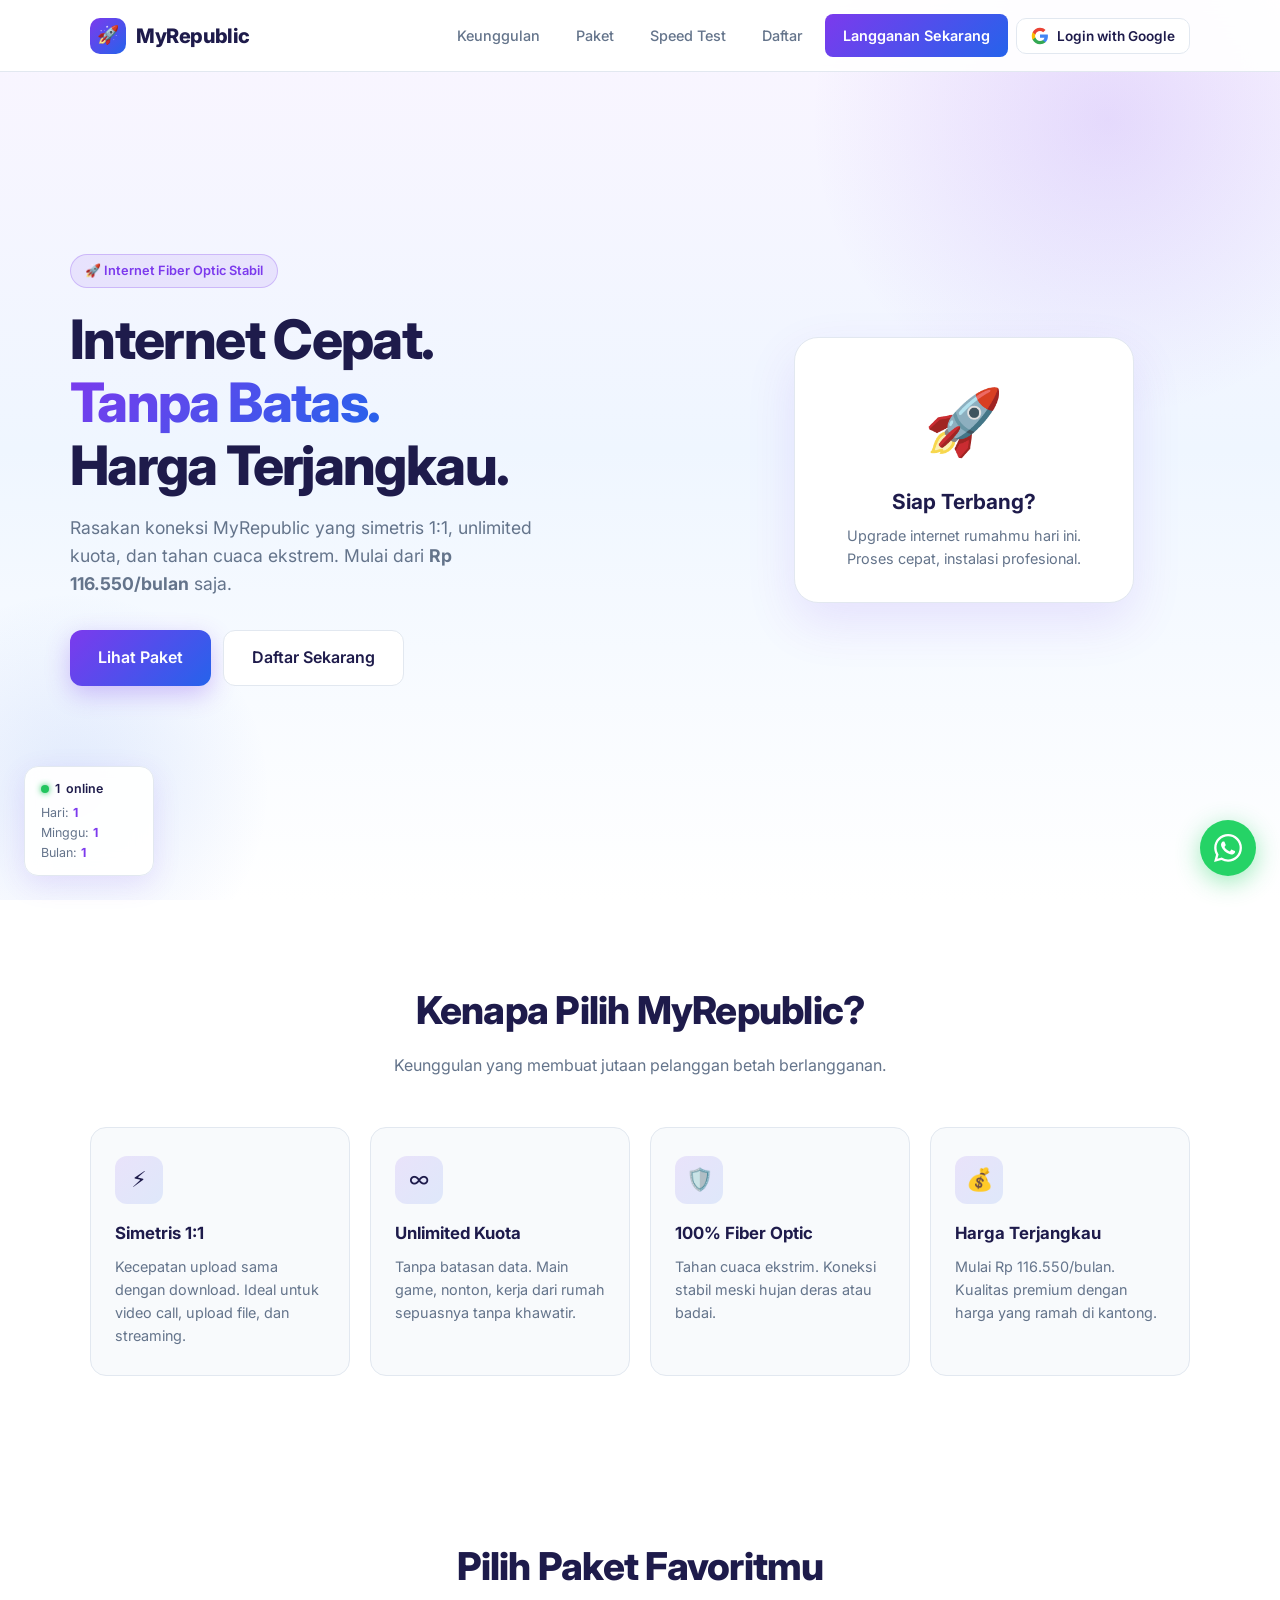
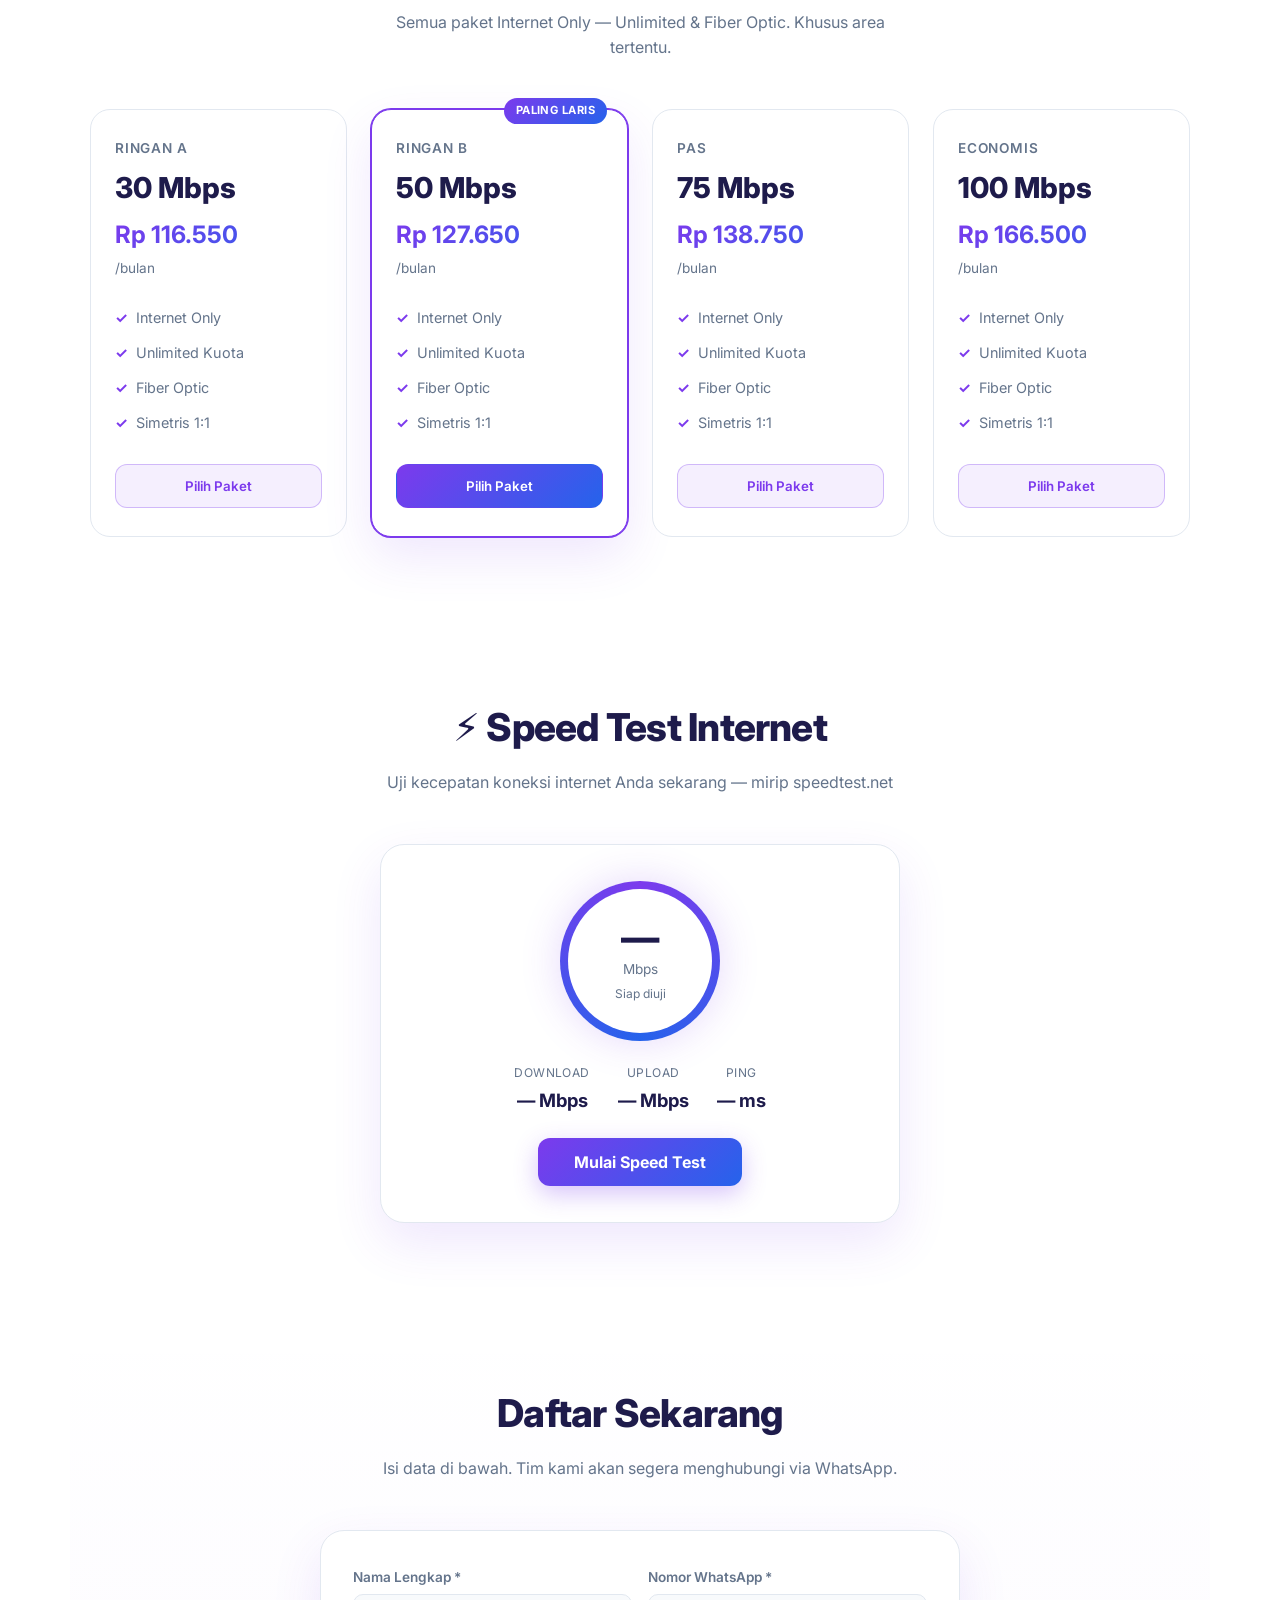
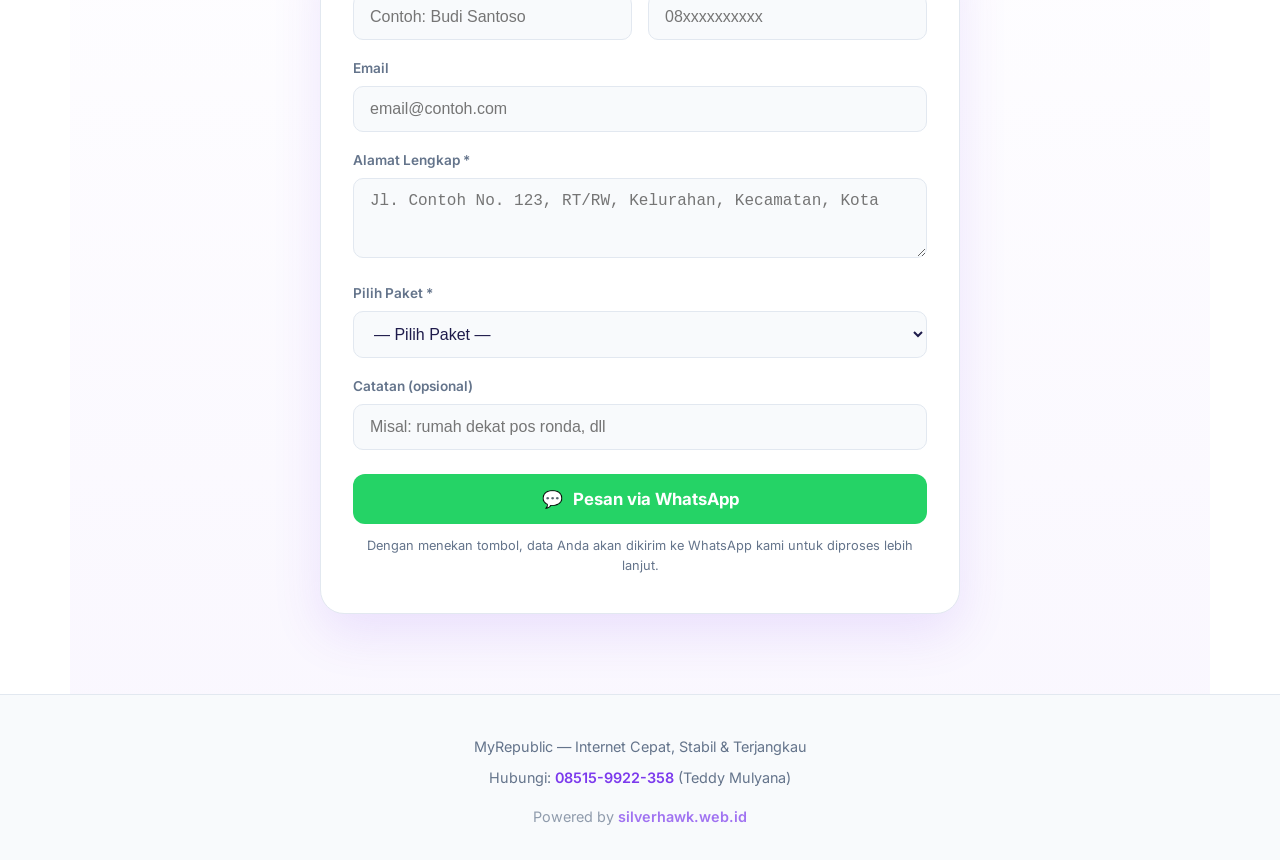
==== commit 3802d460: "Add files via upload" ====
--- a/index.html
+++ b/index.html
@@ -4,17 +4,58 @@
   <meta charset="UTF-8" />
   <meta name="viewport" content="width=device-width, initial-scale=1.0" />
   <title>MyRepublic — Internet Cepat Fiber Optic | Promo Resmi</title>
-  <meta name="description" content="Langganan MyRepublic Internet Fiber Optic mulai Rp 116.550/bulan. Unlimited, simetris 1:1, stabil. Daftar sekarang via WhatsApp." />
+  <meta name="description" content="Langganan MyRepublic Internet Fiber Optic mulai Rp 116.550/bulan. Unlimited kuota, simetris 1:1, 100% fiber optic. Daftar sekarang via WhatsApp." />
+  <meta name="keywords" content="MyRepublic, internet fiber, fiber optic, internet unlimited, paket internet, internet rumah, MyRepublic promo, internet cepat" />
+  <meta name="author" content="Silverhawk Network" />
+  <meta name="robots" content="index, follow, max-image-preview:large" />
   <meta name="theme-color" content="#7C3AED" />
   <link rel="canonical" href="https://myrep.silverhawk.web.id/" />
+  <!-- Open Graph -->
   <meta property="og:title" content="MyRepublic — Internet Cepat Fiber Optic" />
   <meta property="og:description" content="Paket internet mulai Rp 116.550/bulan. Unlimited kuota, fiber optic 100%, simetris 1:1." />
   <meta property="og:url" content="https://myrep.silverhawk.web.id/" />
   <meta property="og:type" content="website" />
+  <meta property="og:locale" content="id_ID" />
+  <meta property="og:site_name" content="MyRepublic Promo — Silverhawk" />
+  <!-- Twitter -->
+  <meta name="twitter:card" content="summary_large_image" />
+  <meta name="twitter:title" content="MyRepublic — Internet Cepat Fiber Optic" />
+  <meta name="twitter:description" content="Paket internet mulai Rp 116.550/bulan. Unlimited, simetris 1:1." />
+  <!-- Fonts & CSS -->
   <link rel="preconnect" href="https://fonts.googleapis.com" />
   <link rel="preconnect" href="https://fonts.gstatic.com" crossorigin />
   <link href="https://fonts.googleapis.com/css2?family=Inter:wght@400;500;600;700;800&display=swap" rel="stylesheet" />
   <link rel="stylesheet" href="css/style.css" />
+  <!-- Structured Data -->
+  <script type="application/ld+json">
+  {
+    "@context": "https://schema.org",
+    "@type": "WebSite",
+    "name": "MyRepublic Promo",
+    "url": "https://myrep.silverhawk.web.id/",
+    "description": "Promo resmi paket internet MyRepublic Fiber Optic. Unlimited, simetris 1:1, mulai Rp 116.550/bulan.",
+    "publisher": {
+      "@type": "Organization",
+      "name": "Silverhawk Network",
+      "url": "https://silverhawk.web.id/"
+    }
+  }
+  </script>
+  <script type="application/ld+json">
+  {
+    "@context": "https://schema.org",
+    "@type": "Product",
+    "name": "MyRepublic Internet Fiber",
+    "description": "Internet Fiber Optic unlimited, simetris 1:1",
+    "brand": { "@type": "Brand", "name": "MyRepublic" },
+    "offers": {
+      "@type": "AggregateOffer",
+      "lowPrice": "116550",
+      "priceCurrency": "IDR",
+      "availability": "https://schema.org/InStock"
+    }
+  }
+  </script>
   <!-- Google Identity Services -->
   <script src="https://accounts.google.com/gsi/client" async defer></script>
 </head>
@@ -29,9 +70,9 @@
       <div class="nav-links" id="navLinks">
         <a href="#benefits">Keunggulan</a>
         <a href="#packages">Paket</a>
+        <a href="#speedtest">Speed Test</a>
         <a href="#order">Daftar</a>
         <a href="#order" class="btn-nav">Langganan Sekarang</a>
-        <!-- Google Login / Admin Toggle -->
         <button type="button" class="auth-btn" id="authBtn" title="Login with Google">
           <svg class="g-icon" viewBox="0 0 24 24" width="18" height="18">
             <path fill="#4285F4" d="M22.56 12.25c0-.78-.07-1.53-.2-2.25H12v4.26h5.92c-.26 1.37-1.04 2.53-2.21 3.31v2.77h3.57c2.08-1.92 3.28-4.74 3.28-8.09z"/>
@@ -109,8 +150,42 @@
       <h2>Pilih Paket Favoritmu</h2>
       <p>Semua paket Internet Only — Unlimited & Fiber Optic. Khusus area tertentu.</p>
     </div>
-    <div class="packages-grid" id="packagesGrid">
-      <!-- diisi oleh JS -->
+    <div class="packages-grid" id="packagesGrid"></div>
+  </section>
+
+  <!-- SPEED TEST -->
+  <section class="section" id="speedtest">
+    <div class="section-header">
+      <h2>⚡ Speed Test Internet</h2>
+      <p>Uji kecepatan koneksi internet Anda sekarang — mirip speedtest.net</p>
+    </div>
+    <div class="speedtest-card" id="speedtestCard">
+      <div class="speedtest-body">
+        <div class="speedtest-gauge">
+          <div class="speedtest-value" id="stValue">—</div>
+          <div class="speedtest-unit" id="stUnit">Mbps</div>
+          <div class="speedtest-label" id="stLabel">Siap diuji</div>
+        </div>
+        <div class="speedtest-metrics">
+          <div class="st-metric">
+            <span class="st-metric-label">Download</span>
+            <span class="st-metric-val" id="stDown">— Mbps</span>
+          </div>
+          <div class="st-metric">
+            <span class="st-metric-label">Upload</span>
+            <span class="st-metric-val" id="stUp">— Mbps</span>
+          </div>
+          <div class="st-metric">
+            <span class="st-metric-label">Ping</span>
+            <span class="st-metric-val" id="stPing">— ms</span>
+          </div>
+        </div>
+        <button type="button" class="speedtest-btn" id="stStartBtn">Mulai Speed Test</button>
+        <div class="speedtest-progress" id="stProgress" hidden>
+          <div class="st-bar"><div class="st-bar-fill" id="stBarFill"></div></div>
+          <span id="stProgressText">Mengukur…</span>
+        </div>
+      </div>
     </div>
   </section>
 
@@ -166,10 +241,23 @@
   <footer class="footer">
     <div class="footer-inner">
       <p>MyRepublic — Internet Cepat, Stabil & Terjangkau</p>
-      <p>Hubungi: <a href="https://wa.me/6285159922358" target="_blank">08515-9922-358</a> (Teddy Mulyana)</p>
-      <p class="powered">Powered by <a href="https://silverhawk.web.id/" target="_blank">silverhawk.web.id</a></p>
+      <p>Hubungi: <a href="https://wa.me/6285159922358" target="_blank" rel="noopener">08515-9922-358</a> (Teddy Mulyana)</p>
+      <p class="powered">Powered by <a href="https://silverhawk.web.id/" target="_blank" rel="noopener">silverhawk.web.id</a></p>
     </div>
   </footer>
+
+  <!-- Floating WA -->
+  <a href="https://wa.me/6285159922358?text=Halo%2C%20saya%20ingin%20tanya%20paket%20MyRepublic" class="float-wa" id="floatWa" target="_blank" rel="noopener" title="Chat WhatsApp" aria-label="Chat WhatsApp">
+    <svg viewBox="0 0 24 24" width="28" height="28" fill="#fff"><path d="M17.472 14.382c-.297-.149-1.758-.867-2.03-.967-.273-.099-.471-.148-.67.15-.197.297-.767.966-.94 1.164-.173.199-.347.223-.644.075-.297-.15-1.255-.463-2.39-1.475-.883-.788-1.48-1.761-1.653-2.059-.173-.297-.018-.458.13-.606.134-.133.298-.347.446-.52.149-.174.198-.298.298-.497.099-.198.05-.371-.025-.52-.075-.149-.669-1.612-.916-2.207-.242-.579-.487-.5-.669-.51-.173-.008-.371-.01-.57-.01-.198 0-.52.074-.792.372-.272.297-1.04 1.016-1.04 2.479 0 1.462 1.065 2.875 1.213 3.074.149.198 2.096 3.2 5.077 4.487.709.306 1.262.489 1.694.625.712.227 1.36.195 1.871.118.571-.085 1.758-.719 2.006-1.413.248-.694.248-1.289.173-1.413-.074-.124-.272-.198-.57-.347m-5.421 7.403h-.004a9.87 9.87 0 01-5.031-1.378l-.361-.214-3.741.982.998-3.648-.235-.374a9.86 9.86 0 01-1.51-5.26c.001-5.45 4.436-9.884 9.888-9.884 2.64 0 5.122 1.03 6.988 2.898a9.825 9.825 0 012.893 6.994c-.003 5.45-4.435 9.884-9.885 9.884m8.413-18.297A11.815 11.815 0 0012.05 0C5.495 0 .16 5.335.157 11.892c0 2.096.547 4.142 1.588 5.945L.057 24l6.305-1.654a11.882 11.882 0 005.683 1.448h.005c6.554 0 11.89-5.335 11.893-11.893a11.821 11.821 0 00-3.48-8.413z"/></svg>
+  </a>
+
+  <!-- Floating visitor stats -->
+  <div class="float-stats" id="floatStats" title="Statistik pengunjung">
+    <div class="fs-online"><span class="fs-dot"></span> <span id="fsOnline">1</span> online</div>
+    <div class="fs-row">Hari: <strong id="fsDay">0</strong></div>
+    <div class="fs-row">Minggu: <strong id="fsWeek">0</strong></div>
+    <div class="fs-row">Bulan: <strong id="fsMonth">0</strong></div>
+  </div>
 
   <script src="js/app.js"></script>
 </body>
--- a/css/style.css
+++ b/css/style.css
@@ -572,3 +572,128 @@
   .nav-links.open { display: flex; }
   .burger { display: flex; }
 }
+
+/* ---------- SPEED TEST ---------- */
+.speedtest-card {
+  background: var(--white);
+  border: 1px solid var(--border);
+  border-radius: 24px;
+  padding: 36px 28px;
+  max-width: 520px;
+  margin: 0 auto;
+  box-shadow: var(--shadow);
+}
+.speedtest-body {
+  display: flex;
+  flex-direction: column;
+  align-items: center;
+  gap: 22px;
+}
+.speedtest-gauge {
+  width: 160px;
+  height: 160px;
+  border-radius: 50%;
+  background: radial-gradient(circle at 50% 50%, rgba(124,58,237,0.12), transparent 70%),
+              conic-gradient(from 0deg, var(--purple), var(--blue), var(--purple));
+  display: flex;
+  flex-direction: column;
+  align-items: center;
+  justify-content: center;
+  position: relative;
+  box-shadow: 0 0 40px rgba(124,58,237,0.2);
+}
+.speedtest-gauge::before {
+  content: '';
+  position: absolute;
+  inset: 8px;
+  border-radius: 50%;
+  background: var(--white);
+}
+.speedtest-value, .speedtest-unit, .speedtest-label { position: relative; z-index: 1; }
+.speedtest-value { font-size: 2.4rem; font-weight: 800; line-height: 1; color: var(--black); }
+.speedtest-unit { font-size: 0.85rem; color: var(--muted); margin-top: 2px; }
+.speedtest-label { font-size: 0.75rem; color: var(--muted); margin-top: 4px; }
+.speedtest-metrics { display: flex; gap: 28px; flex-wrap: wrap; justify-content: center; }
+.st-metric { text-align: center; }
+.st-metric-label {
+  display: block; font-size: 0.75rem; color: var(--muted);
+  margin-bottom: 4px; text-transform: uppercase; letter-spacing: 0.04em;
+}
+.st-metric-val { font-size: 1.15rem; font-weight: 700; color: var(--black); }
+.speedtest-btn {
+  background: linear-gradient(135deg, var(--purple), var(--blue));
+  color: white; font-weight: 700; padding: 14px 36px;
+  border-radius: 12px; border: none; cursor: pointer; font-size: 1rem;
+  transition: 0.25s; box-shadow: 0 8px 24px rgba(124,58,237,0.3);
+}
+.speedtest-btn:hover:not(:disabled) { transform: translateY(-2px); box-shadow: 0 12px 32px rgba(124,58,237,0.4); }
+.speedtest-btn:disabled { opacity: 0.6; cursor: not-allowed; }
+.speedtest-progress { width: 100%; max-width: 320px; text-align: center; }
+.st-bar {
+  height: 6px; background: var(--gray); border-radius: 999px;
+  overflow: hidden; margin-bottom: 8px;
+}
+.st-bar-fill {
+  height: 100%; width: 0%;
+  background: linear-gradient(90deg, var(--purple), var(--blue));
+  border-radius: 999px; transition: width 0.3s ease;
+}
+#stProgressText { font-size: 0.8rem; color: var(--muted); }
+
+/* ---------- FLOATING WA ---------- */
+.float-wa {
+  position: fixed;
+  bottom: 24px;
+  right: 24px;
+  z-index: 90;
+  width: 56px; height: 56px;
+  background: #25D366;
+  border-radius: 50%;
+  display: flex; align-items: center; justify-content: center;
+  box-shadow: 0 6px 24px rgba(37,211,102,0.45);
+  transition: 0.25s var(--ease);
+  animation: pulse-wa 2.5s infinite;
+}
+.float-wa:hover { transform: scale(1.08); box-shadow: 0 8px 32px rgba(37,211,102,0.55); }
+@keyframes pulse-wa {
+  0%, 100% { box-shadow: 0 6px 24px rgba(37,211,102,0.45); }
+  50% { box-shadow: 0 6px 24px rgba(37,211,102,0.45), 0 0 0 12px rgba(37,211,102,0.15); }
+}
+
+/* ---------- FLOATING STATS ---------- */
+.float-stats {
+  position: fixed;
+  bottom: 24px;
+  left: 24px;
+  z-index: 90;
+  background: rgba(255,255,255,0.95);
+  backdrop-filter: blur(12px);
+  border: 1px solid var(--border);
+  border-radius: 14px;
+  padding: 12px 16px;
+  font-size: 0.78rem;
+  color: var(--muted);
+  box-shadow: 0 8px 28px rgba(124,58,237,0.12);
+  min-width: 130px;
+  line-height: 1.6;
+}
+.fs-online {
+  display: flex; align-items: center; gap: 6px;
+  font-weight: 600; color: var(--black); margin-bottom: 4px;
+}
+.fs-dot {
+  width: 8px; height: 8px; border-radius: 50%;
+  background: #22c55e;
+  box-shadow: 0 0 6px #22c55e;
+  animation: blink 1.5s infinite;
+}
+@keyframes blink {
+  0%, 100% { opacity: 1; }
+  50% { opacity: 0.4; }
+}
+.fs-row strong { color: var(--purple); font-weight: 700; }
+
+@media (max-width: 480px) {
+  .float-stats { font-size: 0.7rem; padding: 10px 12px; bottom: 90px; left: 12px; }
+  .float-wa { bottom: 16px; right: 16px; width: 50px; height: 50px; }
+}
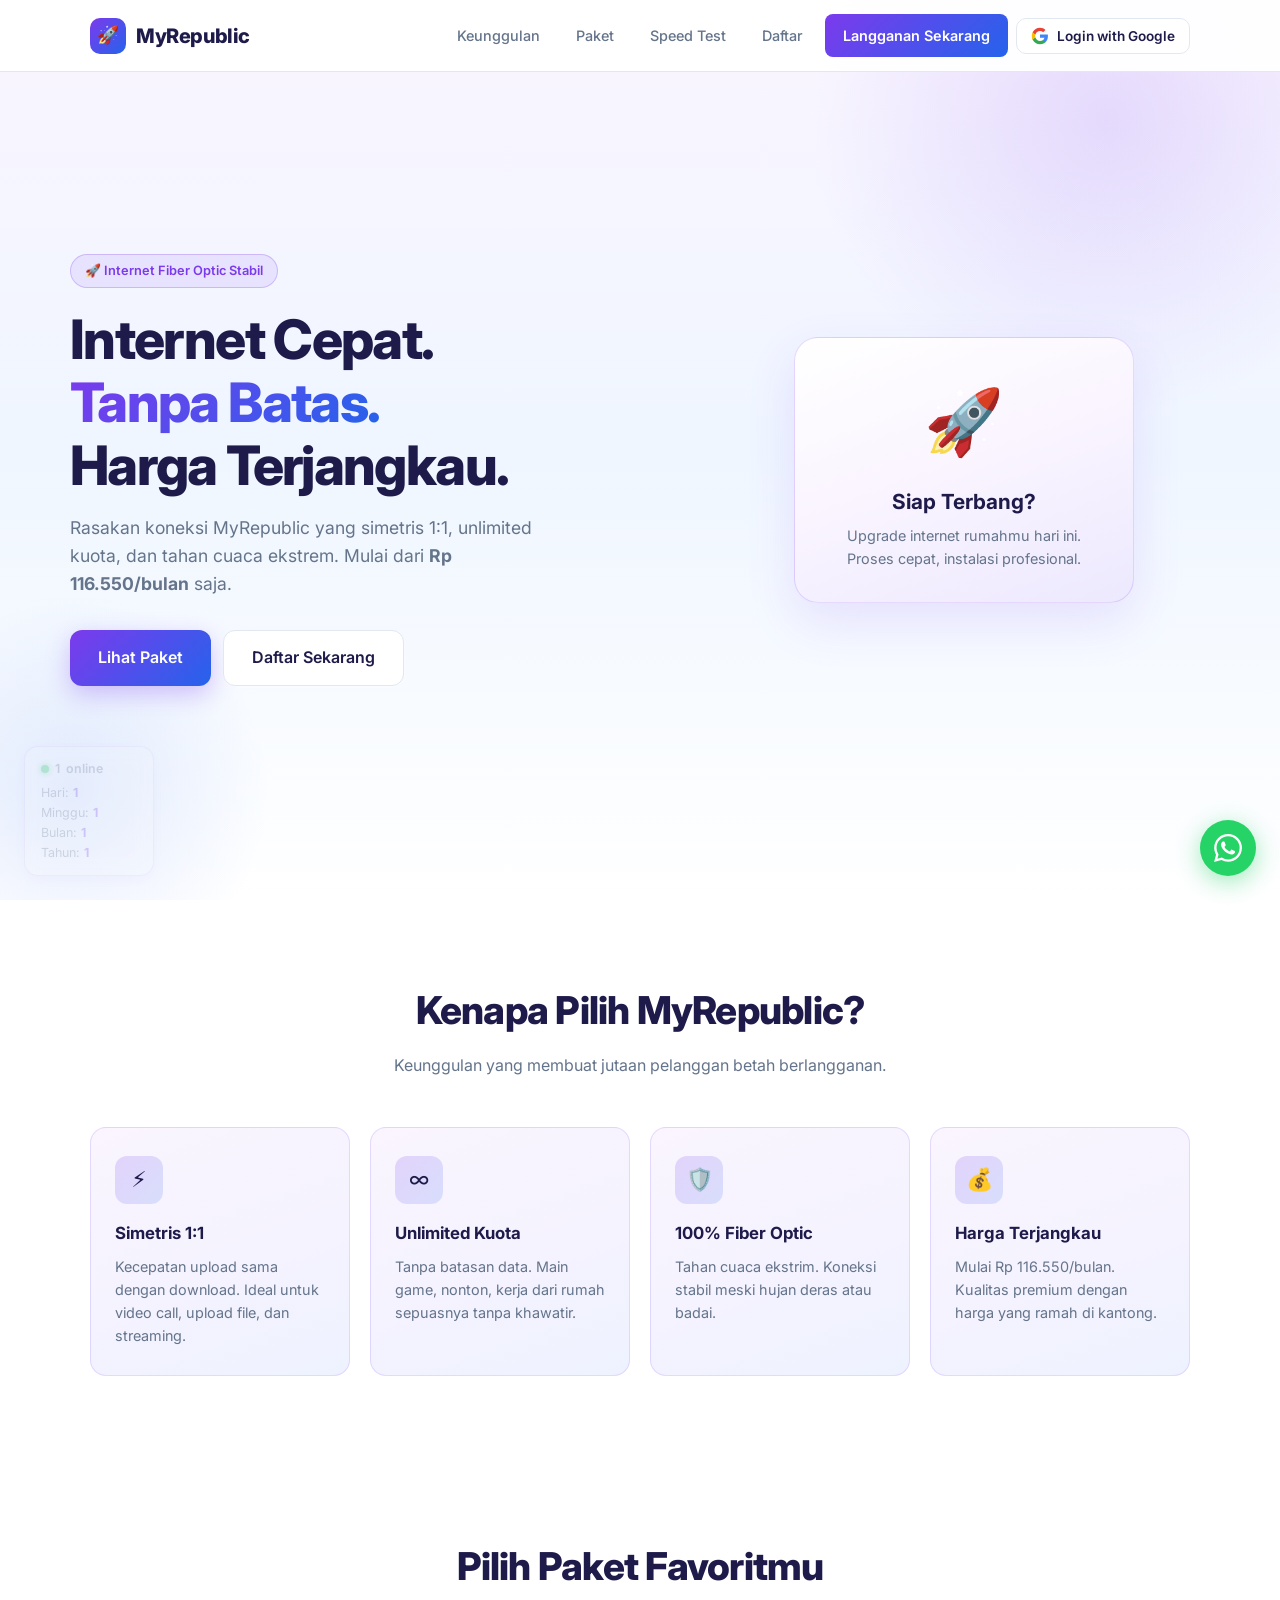
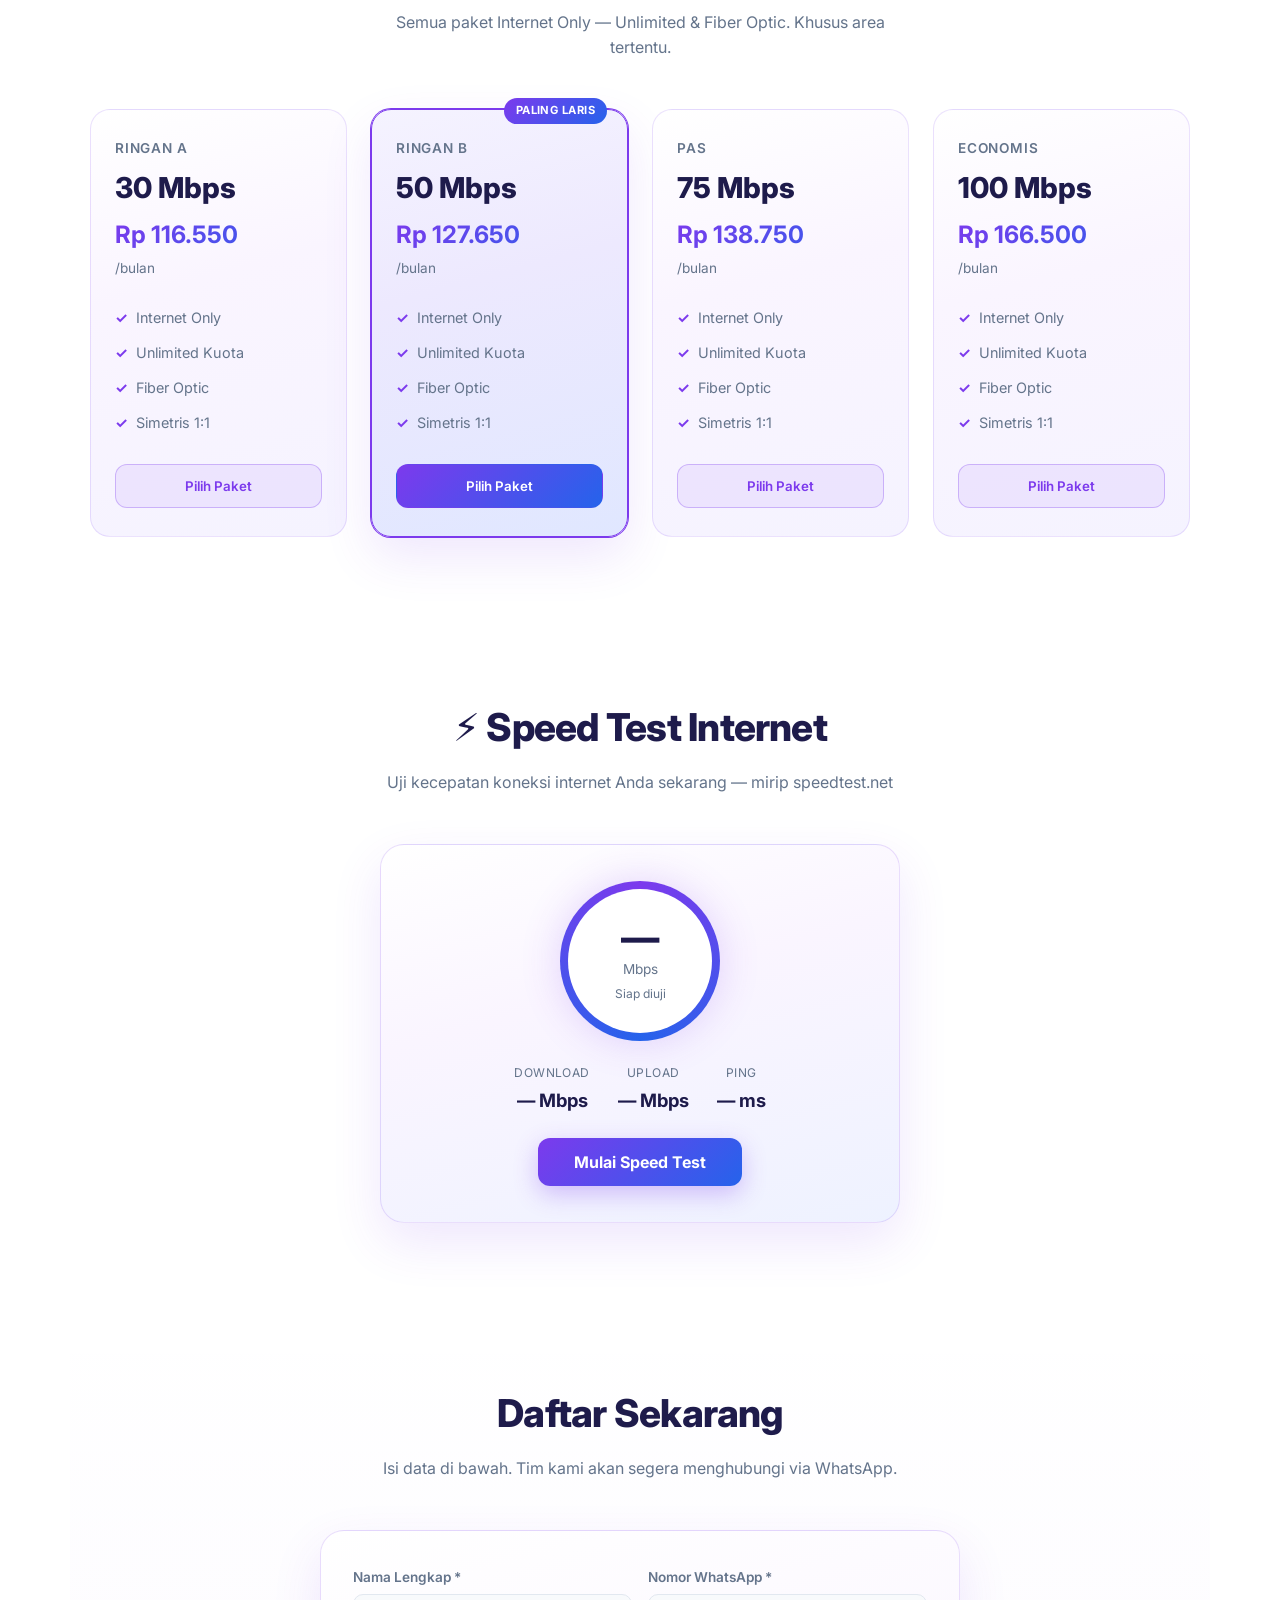
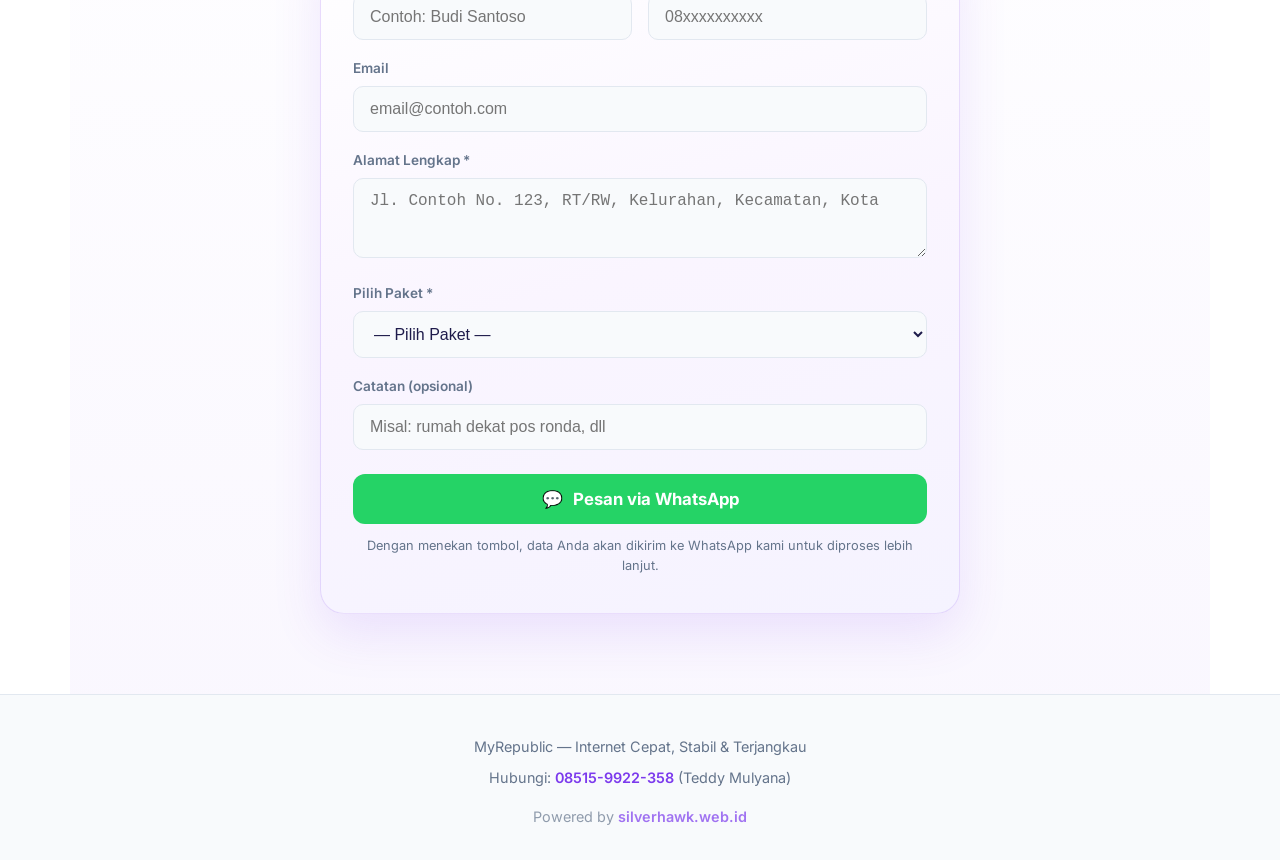
==== commit 716abf4b: "Add files via upload" ====
--- a/index.html
+++ b/index.html
@@ -10,6 +10,12 @@
   <meta name="robots" content="index, follow, max-image-preview:large" />
   <meta name="theme-color" content="#7C3AED" />
   <link rel="canonical" href="https://myrep.silverhawk.web.id/" />
+  <!-- Favicons -->
+  <link rel="icon" href="favicon.ico" sizes="any" />
+  <link rel="icon" type="image/png" sizes="32x32" href="favicon-32x32.png" />
+  <link rel="icon" type="image/png" sizes="16x16" href="favicon-16x16.png" />
+  <link rel="apple-touch-icon" sizes="180x180" href="apple-touch-icon.png" />
+  <link rel="manifest" href="site.webmanifest" />
   <!-- Open Graph -->
   <meta property="og:title" content="MyRepublic — Internet Cepat Fiber Optic" />
   <meta property="og:description" content="Paket internet mulai Rp 116.550/bulan. Unlimited kuota, fiber optic 100%, simetris 1:1." />
@@ -257,6 +263,7 @@
     <div class="fs-row">Hari: <strong id="fsDay">0</strong></div>
     <div class="fs-row">Minggu: <strong id="fsWeek">0</strong></div>
     <div class="fs-row">Bulan: <strong id="fsMonth">0</strong></div>
+    <div class="fs-row">Tahun: <strong id="fsYear">0</strong></div>
   </div>
 
   <script src="js/app.js"></script>
--- a/css/style.css
+++ b/css/style.css
@@ -257,8 +257,8 @@
   justify-content: center;
 }
 .rocket-card {
-  background: var(--white);
-  border: 1px solid var(--border);
+  background: linear-gradient(160deg, #ffffff 0%, #faf5ff 45%, #ede9fe 100%);
+  border: 1px solid rgba(124,58,237,0.18);
   border-radius: 24px;
   padding: 32px;
   width: 100%;
@@ -298,20 +298,21 @@
   gap: 20px;
 }
 .benefit-card {
-  background: var(--card);
-  border: 1px solid var(--border);
+  background: linear-gradient(160deg, #faf5ff 0%, #f5f3ff 50%, #eef2ff 100%);
+  border: 1px solid rgba(124,58,237,0.15);
   border-radius: var(--radius);
   padding: 28px 24px;
   transition: 0.3s var(--ease);
 }
 .benefit-card:hover {
-  border-color: rgba(124,58,237,0.35);
+  border-color: rgba(124,58,237,0.4);
   transform: translateY(-4px);
-  box-shadow: 0 12px 30px rgba(124,58,237,0.1);
+  box-shadow: 0 12px 30px rgba(124,58,237,0.14);
+  background: linear-gradient(160deg, #f3e8ff 0%, #ede9fe 50%, #e0e7ff 100%);
 }
 .benefit-icon {
   width: 48px; height: 48px;
-  background: linear-gradient(135deg, rgba(124,58,237,0.12), rgba(37,99,235,0.12));
+  background: linear-gradient(135deg, rgba(124,58,237,0.18), rgba(37,99,235,0.15));
   border-radius: 12px;
   display: grid;
   place-items: center;
@@ -328,8 +329,8 @@
   gap: 24px;
 }
 .pkg-card {
-  background: var(--white);
-  border: 1px solid var(--border);
+  background: linear-gradient(165deg, #ffffff 0%, #faf5ff 40%, #f5f3ff 100%);
+  border: 1px solid rgba(124,58,237,0.14);
   border-radius: 20px;
   padding: 28px 24px;
   position: relative;
@@ -338,12 +339,14 @@
   flex-direction: column;
 }
 .pkg-card:hover {
-  border-color: rgba(124,58,237,0.4);
+  border-color: rgba(124,58,237,0.45);
   transform: translateY(-6px);
   box-shadow: var(--shadow);
+  background: linear-gradient(165deg, #faf5ff 0%, #f3e8ff 50%, #ede9fe 100%);
 }
 .pkg-card.popular {
   border-color: var(--purple);
+  background: linear-gradient(165deg, #f5f3ff 0%, #ede9fe 40%, #e0e7ff 100%);
   box-shadow: 0 0 0 1px var(--purple), var(--shadow);
 }
 .pkg-badge {
@@ -426,8 +429,8 @@
   background: linear-gradient(180deg, transparent, rgba(124,58,237,0.04));
 }
 .order-card {
-  background: var(--white);
-  border: 1px solid var(--border);
+  background: linear-gradient(165deg, #ffffff 0%, #faf5ff 50%, #f5f3ff 100%);
+  border: 1px solid rgba(124,58,237,0.16);
   border-radius: 24px;
   padding: 36px 32px;
   max-width: 640px;
@@ -575,8 +578,8 @@
 
 /* ---------- SPEED TEST ---------- */
 .speedtest-card {
-  background: var(--white);
-  border: 1px solid var(--border);
+  background: linear-gradient(165deg, #ffffff 0%, #faf5ff 40%, #eef2ff 100%);
+  border: 1px solid rgba(124,58,237,0.16);
   border-radius: 24px;
   padding: 36px 28px;
   max-width: 520px;
@@ -666,32 +669,47 @@
   bottom: 24px;
   left: 24px;
   z-index: 90;
-  background: rgba(255,255,255,0.95);
-  backdrop-filter: blur(12px);
-  border: 1px solid var(--border);
+  background: rgba(255,255,255,0.28);
+  backdrop-filter: blur(8px);
+  -webkit-backdrop-filter: blur(8px);
+  border: 1px solid rgba(124,58,237,0.12);
   border-radius: 14px;
   padding: 12px 16px;
   font-size: 0.78rem;
-  color: var(--muted);
-  box-shadow: 0 8px 28px rgba(124,58,237,0.12);
+  color: rgba(100,116,139,0.55);
+  box-shadow: 0 4px 16px rgba(124,58,237,0.06);
   min-width: 130px;
   line-height: 1.6;
+  opacity: 0.45;
+  transition: opacity 0.3s ease, background 0.3s ease, color 0.3s ease, box-shadow 0.3s ease, border-color 0.3s ease;
+  cursor: default;
+}
+.float-stats:hover {
+  opacity: 1;
+  background: rgba(255,255,255,0.95);
+  color: var(--muted);
+  border-color: rgba(124,58,237,0.22);
+  box-shadow: 0 8px 28px rgba(124,58,237,0.14);
 }
 .fs-online {
   display: flex; align-items: center; gap: 6px;
-  font-weight: 600; color: var(--black); margin-bottom: 4px;
-}
+  font-weight: 600; color: inherit; margin-bottom: 4px;
+}
+.float-stats:hover .fs-online { color: var(--black); }
 .fs-dot {
   width: 8px; height: 8px; border-radius: 50%;
   background: #22c55e;
   box-shadow: 0 0 6px #22c55e;
   animation: blink 1.5s infinite;
-}
+  opacity: 0.6;
+}
+.float-stats:hover .fs-dot { opacity: 1; }
 @keyframes blink {
   0%, 100% { opacity: 1; }
   50% { opacity: 0.4; }
 }
-.fs-row strong { color: var(--purple); font-weight: 700; }
+.fs-row strong { color: rgba(124,58,237,0.55); font-weight: 700; }
+.float-stats:hover .fs-row strong { color: var(--purple); }
 
 @media (max-width: 480px) {
   .float-stats { font-size: 0.7rem; padding: 10px 12px; bottom: 90px; left: 12px; }
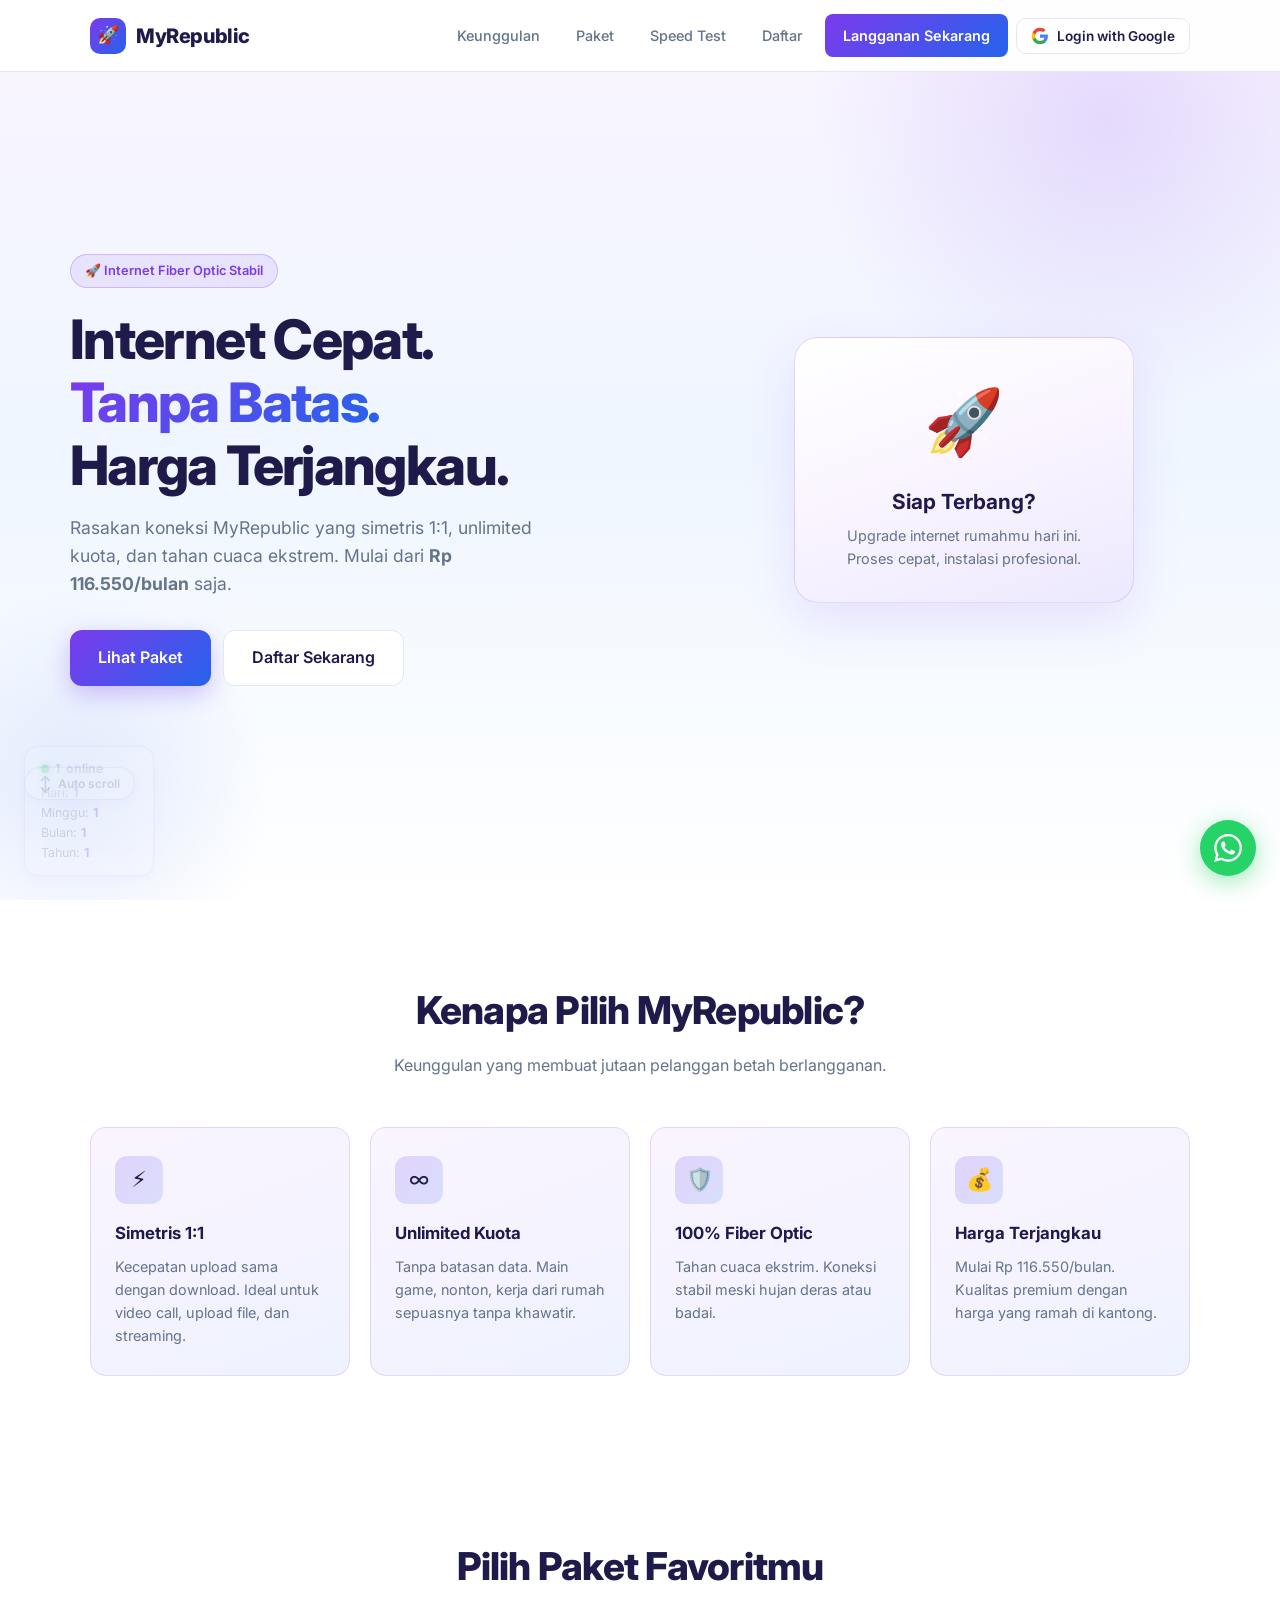
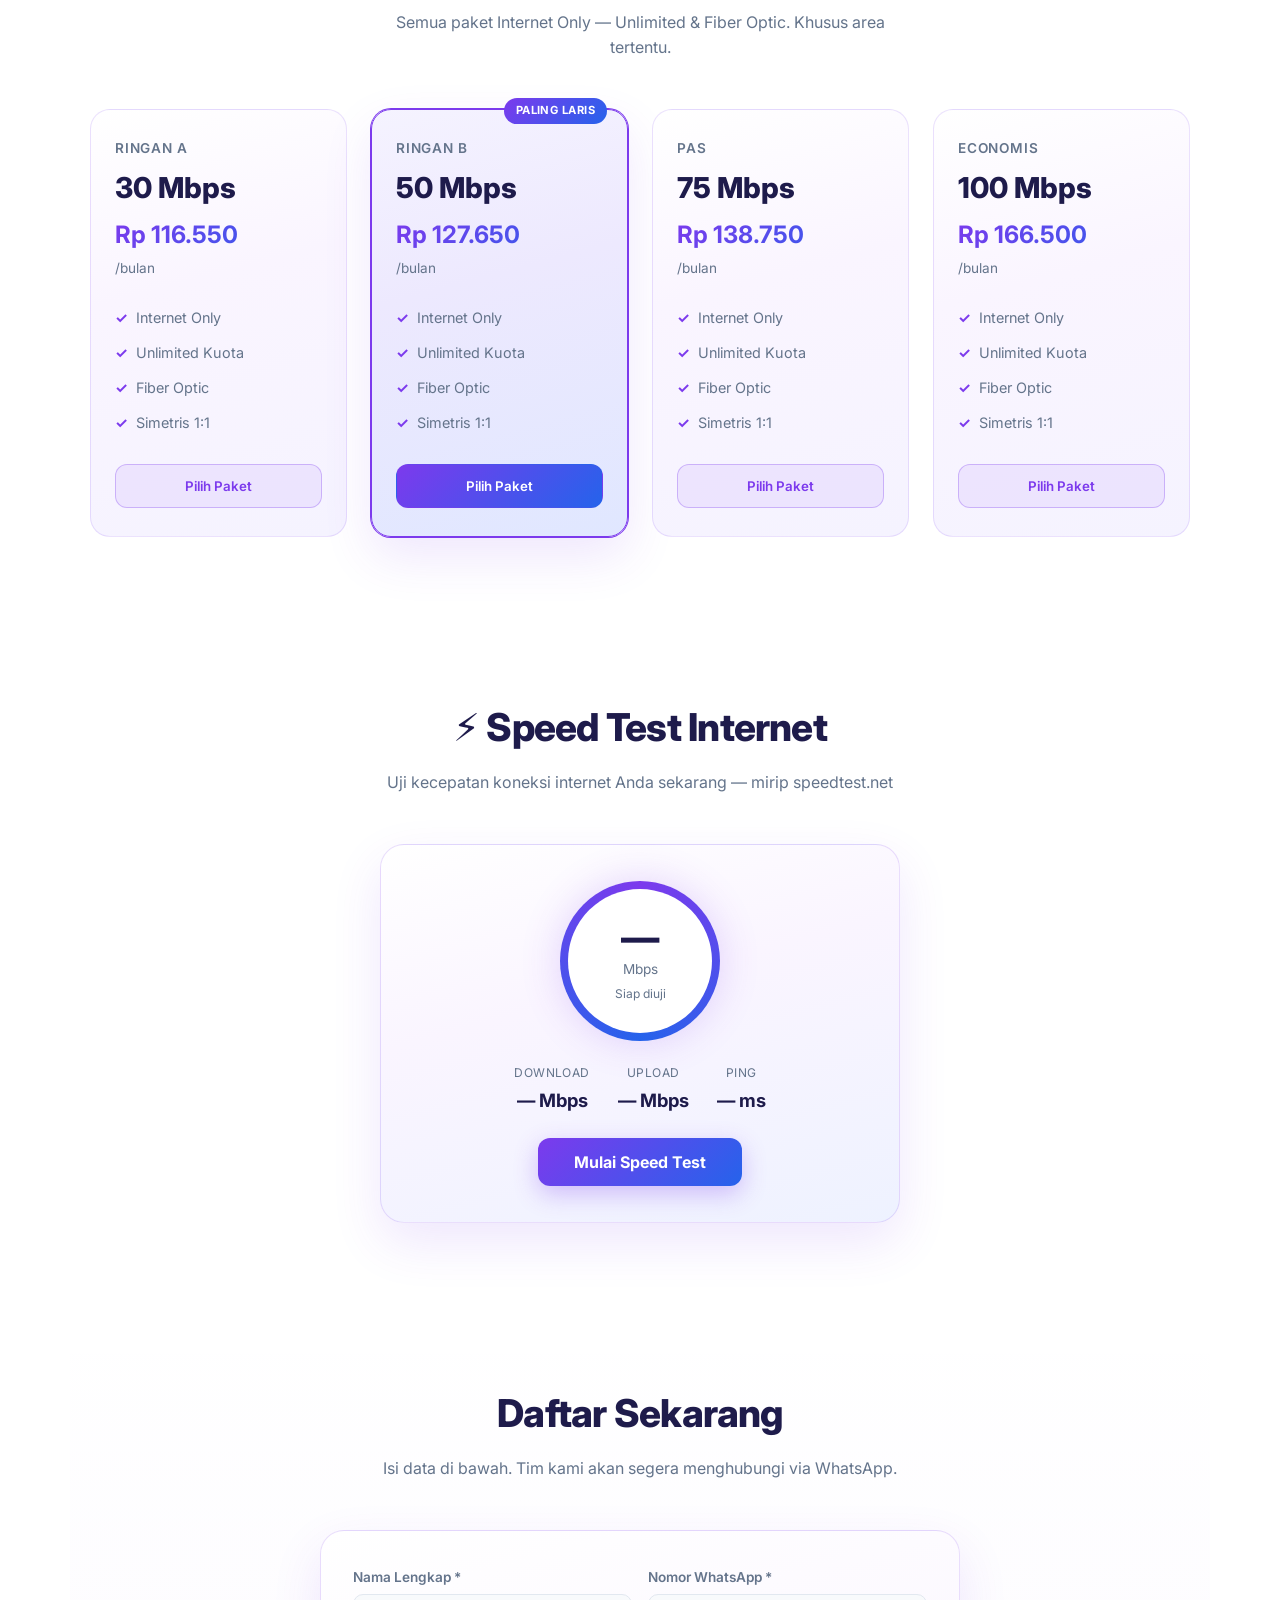
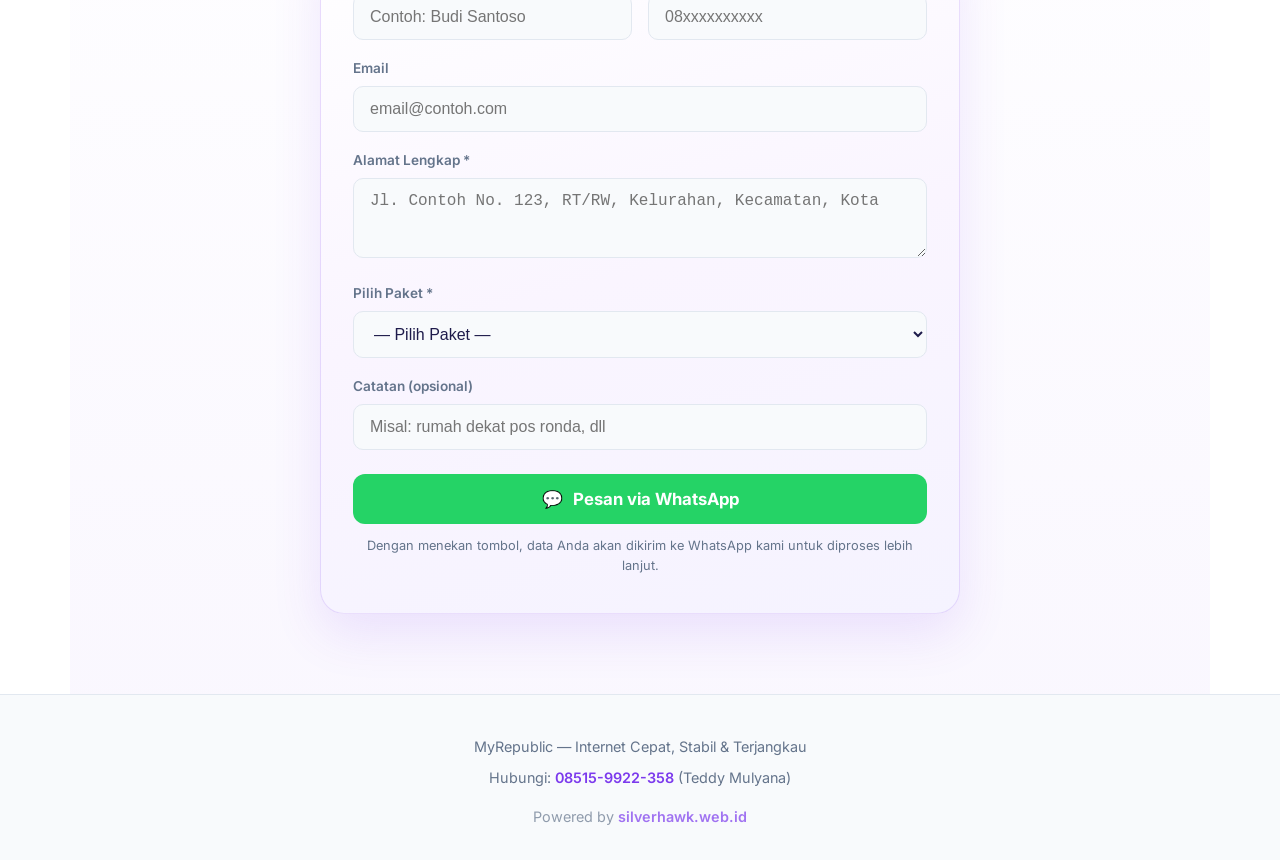
==== commit a8a5578d: "Add files via upload" ====
--- a/index.html
+++ b/index.html
@@ -257,6 +257,12 @@
     <svg viewBox="0 0 24 24" width="28" height="28" fill="#fff"><path d="M17.472 14.382c-.297-.149-1.758-.867-2.03-.967-.273-.099-.471-.148-.67.15-.197.297-.767.966-.94 1.164-.173.199-.347.223-.644.075-.297-.15-1.255-.463-2.39-1.475-.883-.788-1.48-1.761-1.653-2.059-.173-.297-.018-.458.13-.606.134-.133.298-.347.446-.52.149-.174.198-.298.298-.497.099-.198.05-.371-.025-.52-.075-.149-.669-1.612-.916-2.207-.242-.579-.487-.5-.669-.51-.173-.008-.371-.01-.57-.01-.198 0-.52.074-.792.372-.272.297-1.04 1.016-1.04 2.479 0 1.462 1.065 2.875 1.213 3.074.149.198 2.096 3.2 5.077 4.487.709.306 1.262.489 1.694.625.712.227 1.36.195 1.871.118.571-.085 1.758-.719 2.006-1.413.248-.694.248-1.289.173-1.413-.074-.124-.272-.198-.57-.347m-5.421 7.403h-.004a9.87 9.87 0 01-5.031-1.378l-.361-.214-3.741.982.998-3.648-.235-.374a9.86 9.86 0 01-1.51-5.26c.001-5.45 4.436-9.884 9.888-9.884 2.64 0 5.122 1.03 6.988 2.898a9.825 9.825 0 012.893 6.994c-.003 5.45-4.435 9.884-9.885 9.884m8.413-18.297A11.815 11.815 0 0012.05 0C5.495 0 .16 5.335.157 11.892c0 2.096.547 4.142 1.588 5.945L.057 24l6.305-1.654a11.882 11.882 0 005.683 1.448h.005c6.554 0 11.89-5.335 11.893-11.893a11.821 11.821 0 00-3.48-8.413z"/></svg>
   </a>
 
+  <!-- Floating auto-scroll toggle -->
+  <button type="button" class="float-autoscroll" id="autoScrollToggle" aria-pressed="false" title="Auto-scroll normal (idle 15–30 dtk) — klik untuk mode agresif 5 dtk">
+    <span class="ast-icon">↕</span>
+    <span class="ast-label">Auto scroll</span>
+  </button>
+
   <!-- Floating visitor stats -->
   <div class="float-stats" id="floatStats" title="Statistik pengunjung">
     <div class="fs-online"><span class="fs-dot"></span> <span id="fsOnline">1</span> online</div>
--- a/css/style.css
+++ b/css/style.css
@@ -715,3 +715,53 @@
   .float-stats { font-size: 0.7rem; padding: 10px 12px; bottom: 90px; left: 12px; }
   .float-wa { bottom: 16px; right: 16px; width: 50px; height: 50px; }
 }
+
+/* ---------- FLOATING AUTO-SCROLL TOGGLE ---------- */
+.float-autoscroll {
+  position: fixed;
+  bottom: 100px;
+  left: 24px;
+  z-index: 91;
+  display: flex;
+  align-items: center;
+  gap: 6px;
+  padding: 8px 14px;
+  border-radius: 999px;
+  border: 1px solid rgba(124,58,237,0.15);
+  background: rgba(255,255,255,0.28);
+  backdrop-filter: blur(8px);
+  -webkit-backdrop-filter: blur(8px);
+  font-size: 0.75rem;
+  font-weight: 600;
+  color: rgba(100,116,139,0.55);
+  cursor: pointer;
+  opacity: 0.45;
+  box-shadow: 0 4px 16px rgba(124,58,237,0.06);
+  transition: opacity 0.3s ease, background 0.3s ease, color 0.3s ease, box-shadow 0.3s ease, border-color 0.3s ease;
+}
+.float-autoscroll:hover {
+  opacity: 1;
+  background: rgba(255,255,255,0.95);
+  color: var(--muted);
+  border-color: rgba(124,58,237,0.25);
+  box-shadow: 0 8px 24px rgba(124,58,237,0.12);
+}
+.float-autoscroll.active {
+  opacity: 0.85;
+  background: linear-gradient(135deg, rgba(124,58,237,0.9), rgba(37,99,235,0.9));
+  color: #fff;
+  border-color: transparent;
+}
+.float-autoscroll.active:hover {
+  opacity: 1;
+}
+.ast-icon { font-size: 0.95rem; line-height: 1; }
+
+@media (max-width: 480px) {
+  .float-autoscroll {
+    bottom: 160px;
+    left: 12px;
+    padding: 7px 12px;
+    font-size: 0.7rem;
+  }
+}
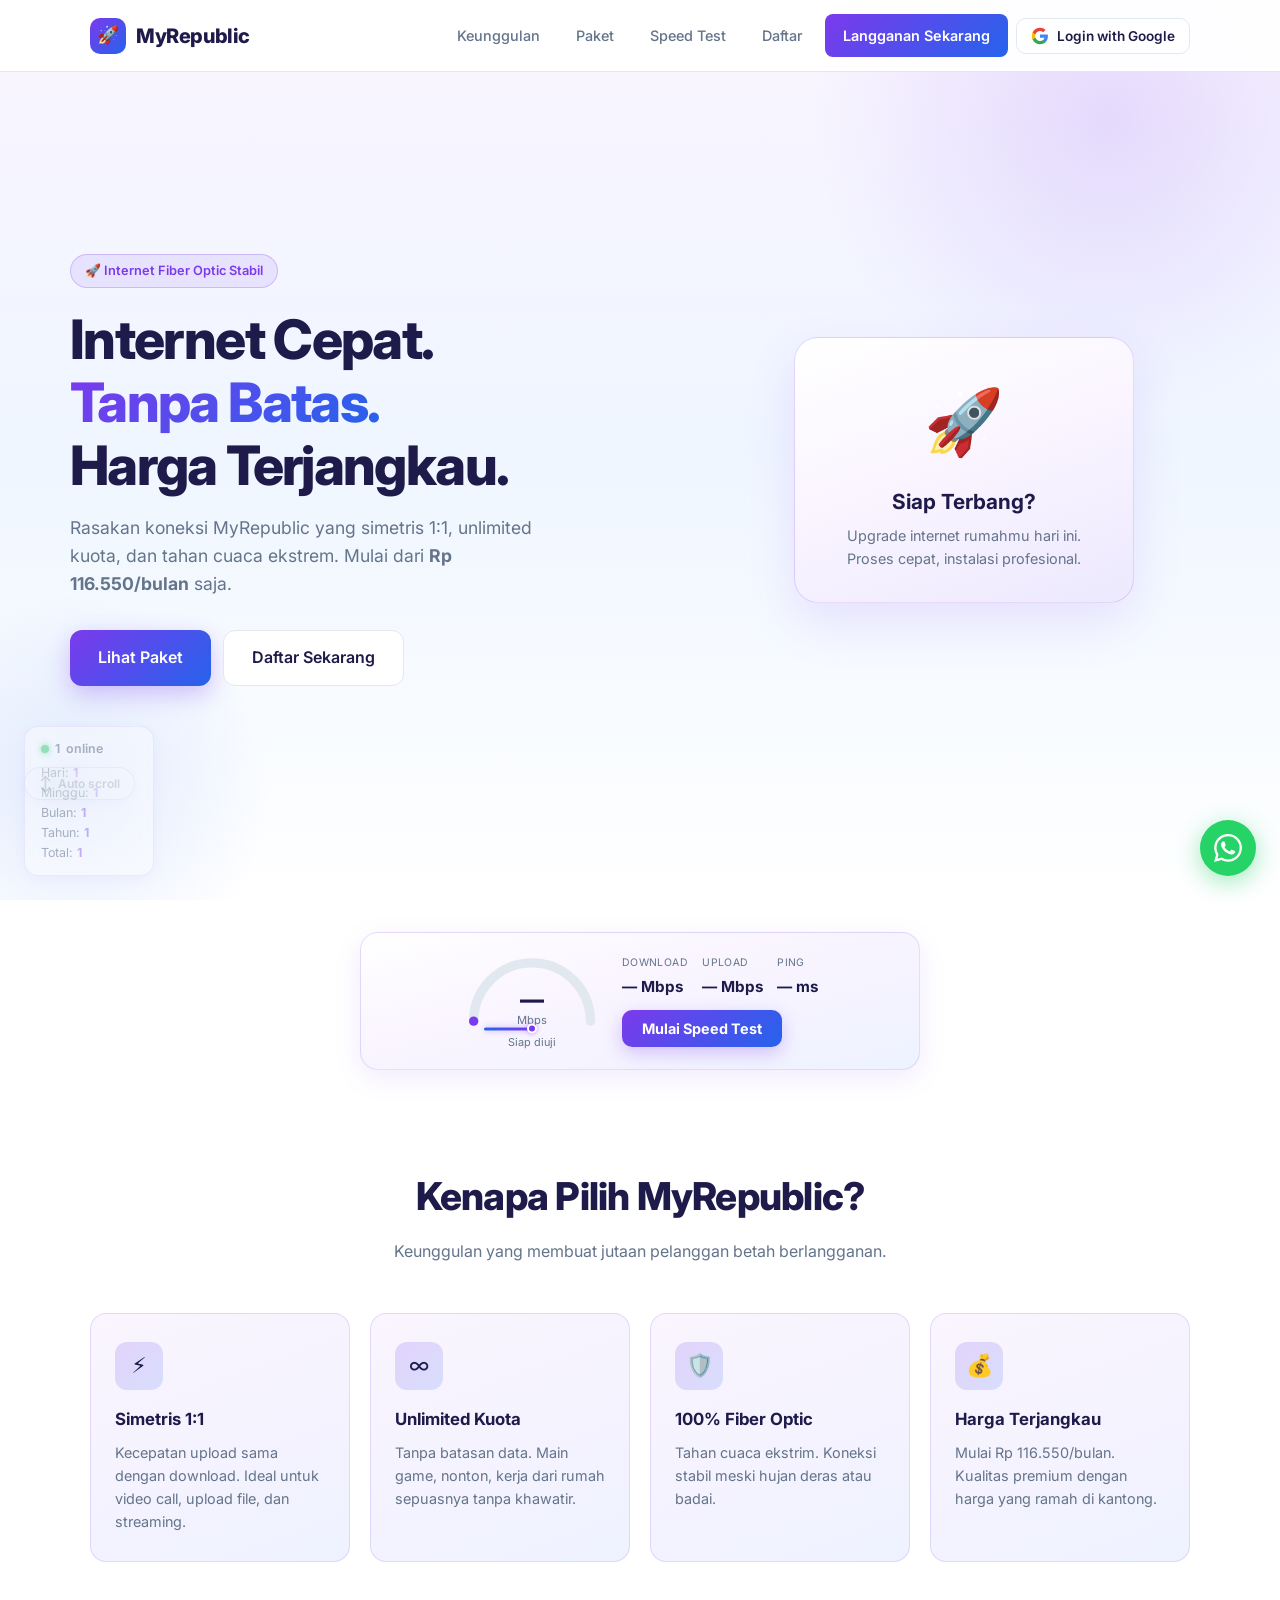
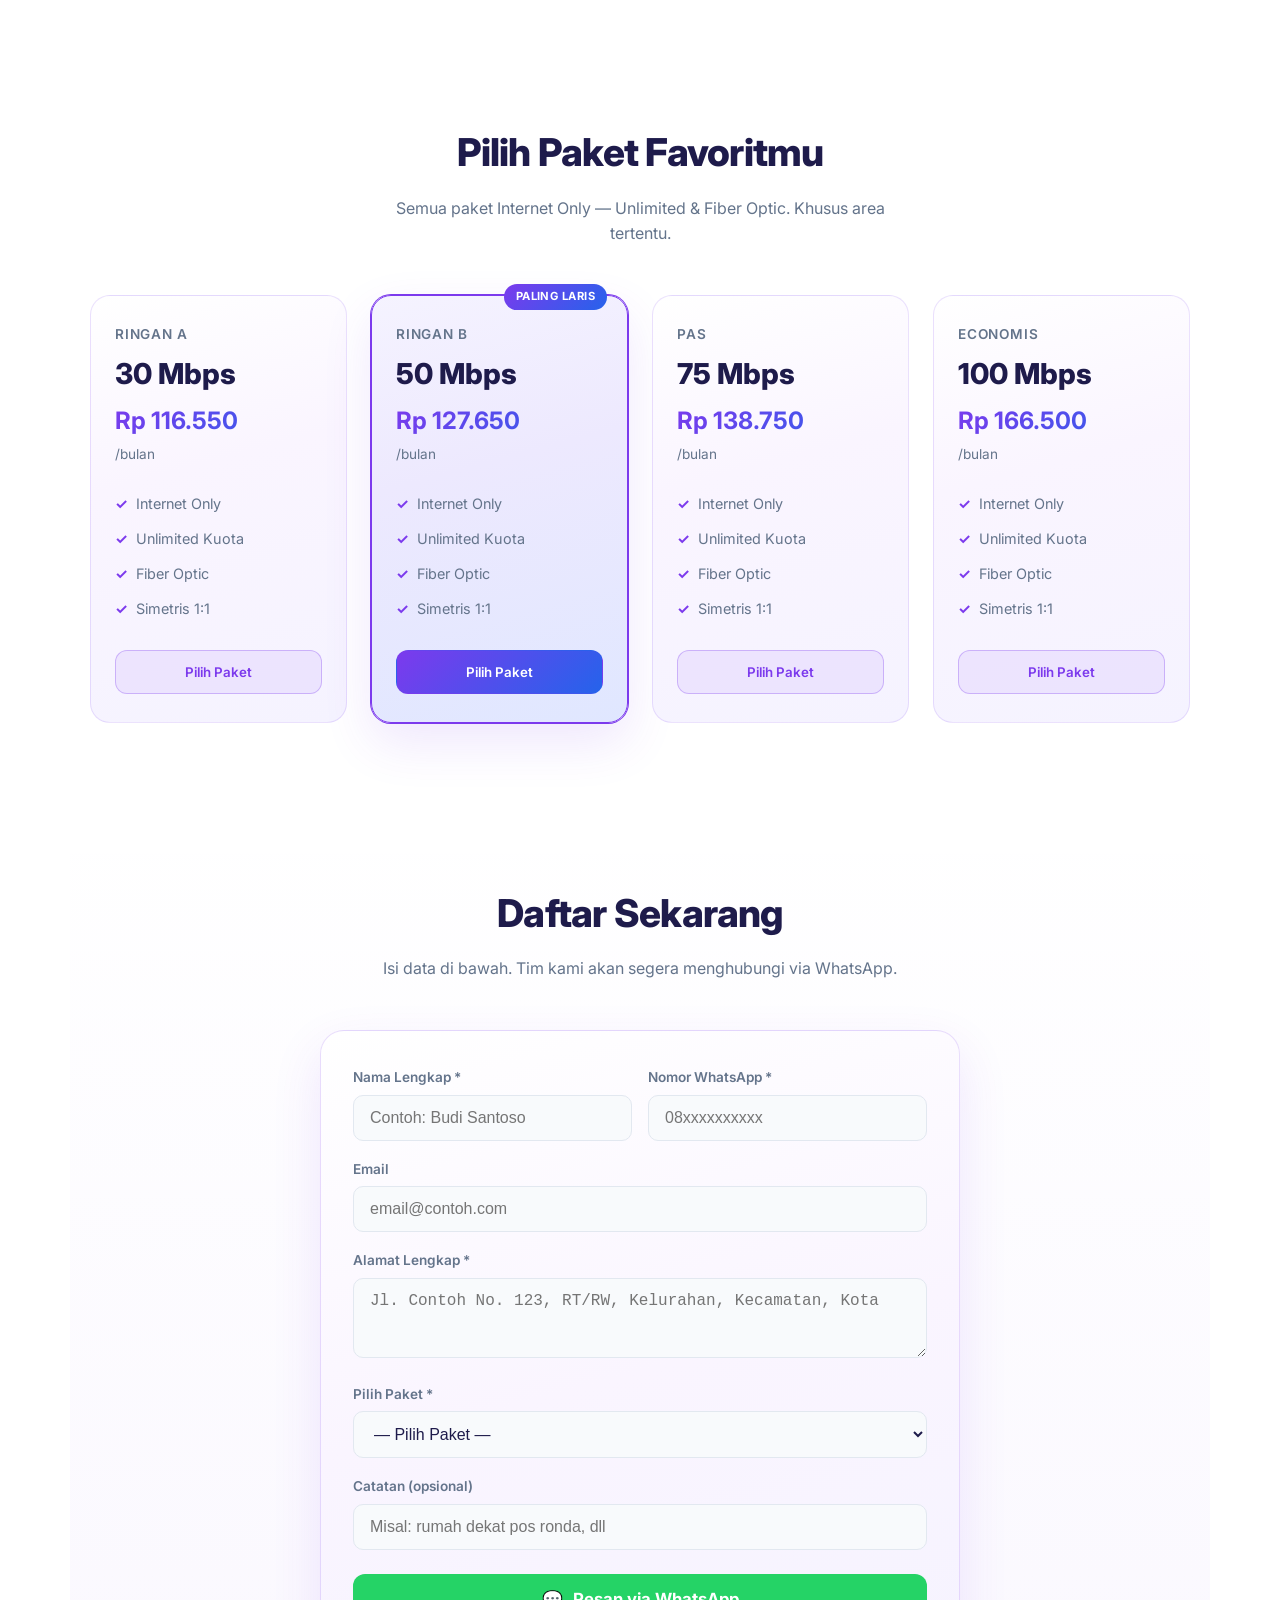
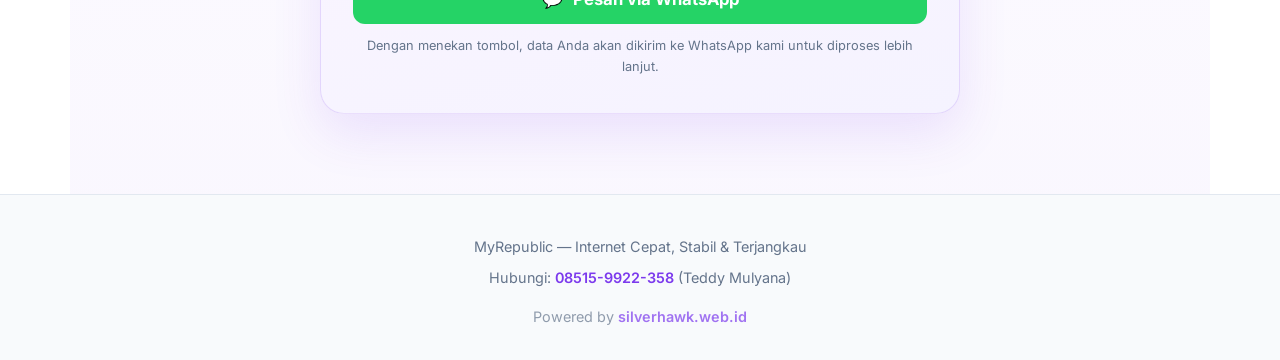
==== commit 93120dfc: "Add files via upload" ====
--- a/index.html
+++ b/index.html
@@ -120,6 +120,48 @@
     </div>
   </section>
 
+
+  <!-- SPEED TEST (compact, near top) -->
+  <section class="section section-speedtest" id="speedtest">
+    <div class="speedtest-card speedtest-compact" id="speedtestCard">
+      <div class="speedtest-body">
+        <div class="speedtest-gauge" id="stGauge">
+          <svg class="gauge-svg" viewBox="0 0 120 70" aria-hidden="true">
+            <path class="gauge-track" d="M10 60 A50 50 0 0 1 110 60" fill="none" stroke-width="8" stroke-linecap="round"/>
+            <path class="gauge-arc" id="stArc" d="M10 60 A50 50 0 0 1 110 60" fill="none" stroke-width="8" stroke-linecap="round" pathLength="100" stroke-dasharray="0 100"/>
+          </svg>
+          <div class="gauge-needle" id="stNeedle"></div>
+          <div class="gauge-center">
+            <div class="speedtest-value" id="stValue">—</div>
+            <div class="speedtest-unit" id="stUnit">Mbps</div>
+          </div>
+          <div class="speedtest-label" id="stLabel">Siap diuji</div>
+        </div>
+        <div class="speedtest-side">
+          <div class="speedtest-metrics">
+            <div class="st-metric">
+              <span class="st-metric-label">Download</span>
+              <span class="st-metric-val" id="stDown">— Mbps</span>
+            </div>
+            <div class="st-metric">
+              <span class="st-metric-label">Upload</span>
+              <span class="st-metric-val" id="stUp">— Mbps</span>
+            </div>
+            <div class="st-metric">
+              <span class="st-metric-label">Ping</span>
+              <span class="st-metric-val" id="stPing">— ms</span>
+            </div>
+          </div>
+          <button type="button" class="speedtest-btn" id="stStartBtn">Mulai Speed Test</button>
+          <div class="speedtest-progress" id="stProgress" hidden>
+            <div class="st-bar"><div class="st-bar-fill" id="stBarFill"></div></div>
+            <span id="stProgressText">Mengukur…</span>
+          </div>
+        </div>
+      </div>
+    </div>
+  </section>
+
   <!-- BENEFITS -->
   <section class="section" id="benefits">
     <div class="section-header">
@@ -157,42 +199,6 @@
       <p>Semua paket Internet Only — Unlimited & Fiber Optic. Khusus area tertentu.</p>
     </div>
     <div class="packages-grid" id="packagesGrid"></div>
-  </section>
-
-  <!-- SPEED TEST -->
-  <section class="section" id="speedtest">
-    <div class="section-header">
-      <h2>⚡ Speed Test Internet</h2>
-      <p>Uji kecepatan koneksi internet Anda sekarang — mirip speedtest.net</p>
-    </div>
-    <div class="speedtest-card" id="speedtestCard">
-      <div class="speedtest-body">
-        <div class="speedtest-gauge">
-          <div class="speedtest-value" id="stValue">—</div>
-          <div class="speedtest-unit" id="stUnit">Mbps</div>
-          <div class="speedtest-label" id="stLabel">Siap diuji</div>
-        </div>
-        <div class="speedtest-metrics">
-          <div class="st-metric">
-            <span class="st-metric-label">Download</span>
-            <span class="st-metric-val" id="stDown">— Mbps</span>
-          </div>
-          <div class="st-metric">
-            <span class="st-metric-label">Upload</span>
-            <span class="st-metric-val" id="stUp">— Mbps</span>
-          </div>
-          <div class="st-metric">
-            <span class="st-metric-label">Ping</span>
-            <span class="st-metric-val" id="stPing">— ms</span>
-          </div>
-        </div>
-        <button type="button" class="speedtest-btn" id="stStartBtn">Mulai Speed Test</button>
-        <div class="speedtest-progress" id="stProgress" hidden>
-          <div class="st-bar"><div class="st-bar-fill" id="stBarFill"></div></div>
-          <span id="stProgressText">Mengukur…</span>
-        </div>
-      </div>
-    </div>
   </section>
 
   <!-- ORDER -->
@@ -270,6 +276,7 @@
     <div class="fs-row">Minggu: <strong id="fsWeek">0</strong></div>
     <div class="fs-row">Bulan: <strong id="fsMonth">0</strong></div>
     <div class="fs-row">Tahun: <strong id="fsYear">0</strong></div>
+    <div class="fs-row">Total: <strong id="fsTotal">0</strong></div>
   </div>
 
   <script src="js/app.js"></script>
--- a/css/style.css
+++ b/css/style.css
@@ -577,71 +577,129 @@
 }
 
 /* ---------- SPEED TEST ---------- */
+.section-speedtest {
+  padding: 32px 20px 16px;
+  max-width: 1140px;
+  margin: 0 auto;
+}
 .speedtest-card {
   background: linear-gradient(165deg, #ffffff 0%, #faf5ff 40%, #eef2ff 100%);
   border: 1px solid rgba(124,58,237,0.16);
-  border-radius: 24px;
-  padding: 36px 28px;
-  max-width: 520px;
+  border-radius: 18px;
+  padding: 18px 20px;
+  max-width: 560px;
   margin: 0 auto;
-  box-shadow: var(--shadow);
-}
-.speedtest-body {
+  box-shadow: 0 8px 28px rgba(124,58,237,0.1);
+}
+.speedtest-compact .speedtest-body {
+  display: flex;
+  flex-direction: row;
+  align-items: center;
+  justify-content: center;
+  gap: 20px;
+  flex-wrap: wrap;
+}
+.speedtest-gauge {
+  width: 140px;
+  height: 100px;
+  position: relative;
   display: flex;
   flex-direction: column;
   align-items: center;
-  gap: 22px;
-}
-.speedtest-gauge {
-  width: 160px;
-  height: 160px;
-  border-radius: 50%;
-  background: radial-gradient(circle at 50% 50%, rgba(124,58,237,0.12), transparent 70%),
-              conic-gradient(from 0deg, var(--purple), var(--blue), var(--purple));
-  display: flex;
-  flex-direction: column;
-  align-items: center;
-  justify-content: center;
-  position: relative;
-  box-shadow: 0 0 40px rgba(124,58,237,0.2);
-}
-.speedtest-gauge::before {
+  justify-content: flex-end;
+  flex-shrink: 0;
+}
+.gauge-svg {
+  position: absolute;
+  top: 0; left: 0;
+  width: 140px;
+  height: 82px;
+}
+.gauge-track { stroke: #e2e8f0; }
+.gauge-arc {
+  stroke: url(#gaugeGrad);
+  stroke: #7C3AED;
+  transition: stroke-dasharray 0.25s ease;
+}
+.gauge-needle {
+  position: absolute;
+  bottom: 22px;
+  left: 50%;
+  width: 3px;
+  height: 48px;
+  background: linear-gradient(to top, #7C3AED, #2563EB);
+  border-radius: 2px;
+  transform-origin: bottom center;
+  transform: translateX(-50%) rotate(-90deg);
+  transition: transform 0.2s ease-out;
+  z-index: 2;
+  box-shadow: 0 0 6px rgba(124,58,237,0.4);
+}
+.gauge-needle::after {
   content: '';
   position: absolute;
-  inset: 8px;
+  bottom: -5px;
+  left: 50%;
+  transform: translateX(-50%);
+  width: 10px;
+  height: 10px;
   border-radius: 50%;
-  background: var(--white);
-}
-.speedtest-value, .speedtest-unit, .speedtest-label { position: relative; z-index: 1; }
-.speedtest-value { font-size: 2.4rem; font-weight: 800; line-height: 1; color: var(--black); }
-.speedtest-unit { font-size: 0.85rem; color: var(--muted); margin-top: 2px; }
-.speedtest-label { font-size: 0.75rem; color: var(--muted); margin-top: 4px; }
-.speedtest-metrics { display: flex; gap: 28px; flex-wrap: wrap; justify-content: center; }
-.st-metric { text-align: center; }
+  background: #7C3AED;
+  border: 2px solid #fff;
+  box-shadow: 0 0 4px rgba(124,58,237,0.5);
+}
+.gauge-center {
+  position: relative;
+  z-index: 1;
+  text-align: center;
+  margin-bottom: 2px;
+}
+.speedtest-value { font-size: 1.5rem; font-weight: 800; line-height: 1; color: var(--black); }
+.speedtest-unit { font-size: 0.7rem; color: var(--muted); }
+.speedtest-label { font-size: 0.68rem; color: var(--muted); margin-top: 2px; }
+.speedtest-side {
+  display: flex;
+  flex-direction: column;
+  align-items: flex-start;
+  gap: 10px;
+  min-width: 160px;
+}
+.speedtest-metrics {
+  display: flex;
+  gap: 14px;
+  flex-wrap: wrap;
+}
+.st-metric { text-align: left; }
 .st-metric-label {
-  display: block; font-size: 0.75rem; color: var(--muted);
-  margin-bottom: 4px; text-transform: uppercase; letter-spacing: 0.04em;
-}
-.st-metric-val { font-size: 1.15rem; font-weight: 700; color: var(--black); }
+  display: block; font-size: 0.65rem; color: var(--muted);
+  margin-bottom: 2px; text-transform: uppercase; letter-spacing: 0.04em;
+}
+.st-metric-val { font-size: 0.95rem; font-weight: 700; color: var(--black); }
 .speedtest-btn {
   background: linear-gradient(135deg, var(--purple), var(--blue));
-  color: white; font-weight: 700; padding: 14px 36px;
-  border-radius: 12px; border: none; cursor: pointer; font-size: 1rem;
-  transition: 0.25s; box-shadow: 0 8px 24px rgba(124,58,237,0.3);
-}
-.speedtest-btn:hover:not(:disabled) { transform: translateY(-2px); box-shadow: 0 12px 32px rgba(124,58,237,0.4); }
+  color: white; font-weight: 700; padding: 10px 20px;
+  border-radius: 10px; border: none; cursor: pointer; font-size: 0.9rem;
+  transition: 0.25s; box-shadow: 0 6px 18px rgba(124,58,237,0.28);
+}
+.speedtest-btn:hover:not(:disabled) { transform: translateY(-1px); }
 .speedtest-btn:disabled { opacity: 0.6; cursor: not-allowed; }
-.speedtest-progress { width: 100%; max-width: 320px; text-align: center; }
+.speedtest-progress { width: 100%; max-width: 200px; text-align: left; }
 .st-bar {
-  height: 6px; background: var(--gray); border-radius: 999px;
-  overflow: hidden; margin-bottom: 8px;
+  height: 5px; background: var(--gray); border-radius: 999px;
+  overflow: hidden; margin-bottom: 4px;
 }
 .st-bar-fill {
   height: 100%; width: 0%;
   background: linear-gradient(90deg, var(--purple), var(--blue));
   border-radius: 999px; transition: width 0.3s ease;
 }
-#stProgressText { font-size: 0.8rem; color: var(--muted); }
+#stProgressText { font-size: 0.72rem; color: var(--muted); }
+
+@media (max-width: 480px) {
+  .speedtest-compact .speedtest-body { flex-direction: column; }
+  .speedtest-side { align-items: center; }
+  .st-metric { text-align: center; }
+}
 
 /* ---------- FLOATING WA ---------- */
 .float-wa {
@@ -669,18 +727,18 @@
   bottom: 24px;
   left: 24px;
   z-index: 90;
-  background: rgba(255,255,255,0.28);
+  background: rgba(255,255,255,0.55);
   backdrop-filter: blur(8px);
   -webkit-backdrop-filter: blur(8px);
   border: 1px solid rgba(124,58,237,0.12);
   border-radius: 14px;
   padding: 12px 16px;
   font-size: 0.78rem;
-  color: rgba(100,116,139,0.55);
+  color: rgba(100,116,139,0.75);
   box-shadow: 0 4px 16px rgba(124,58,237,0.06);
   min-width: 130px;
   line-height: 1.6;
-  opacity: 0.45;
+  opacity: 0.72;
   transition: opacity 0.3s ease, background 0.3s ease, color 0.3s ease, box-shadow 0.3s ease, border-color 0.3s ease;
   cursor: default;
 }
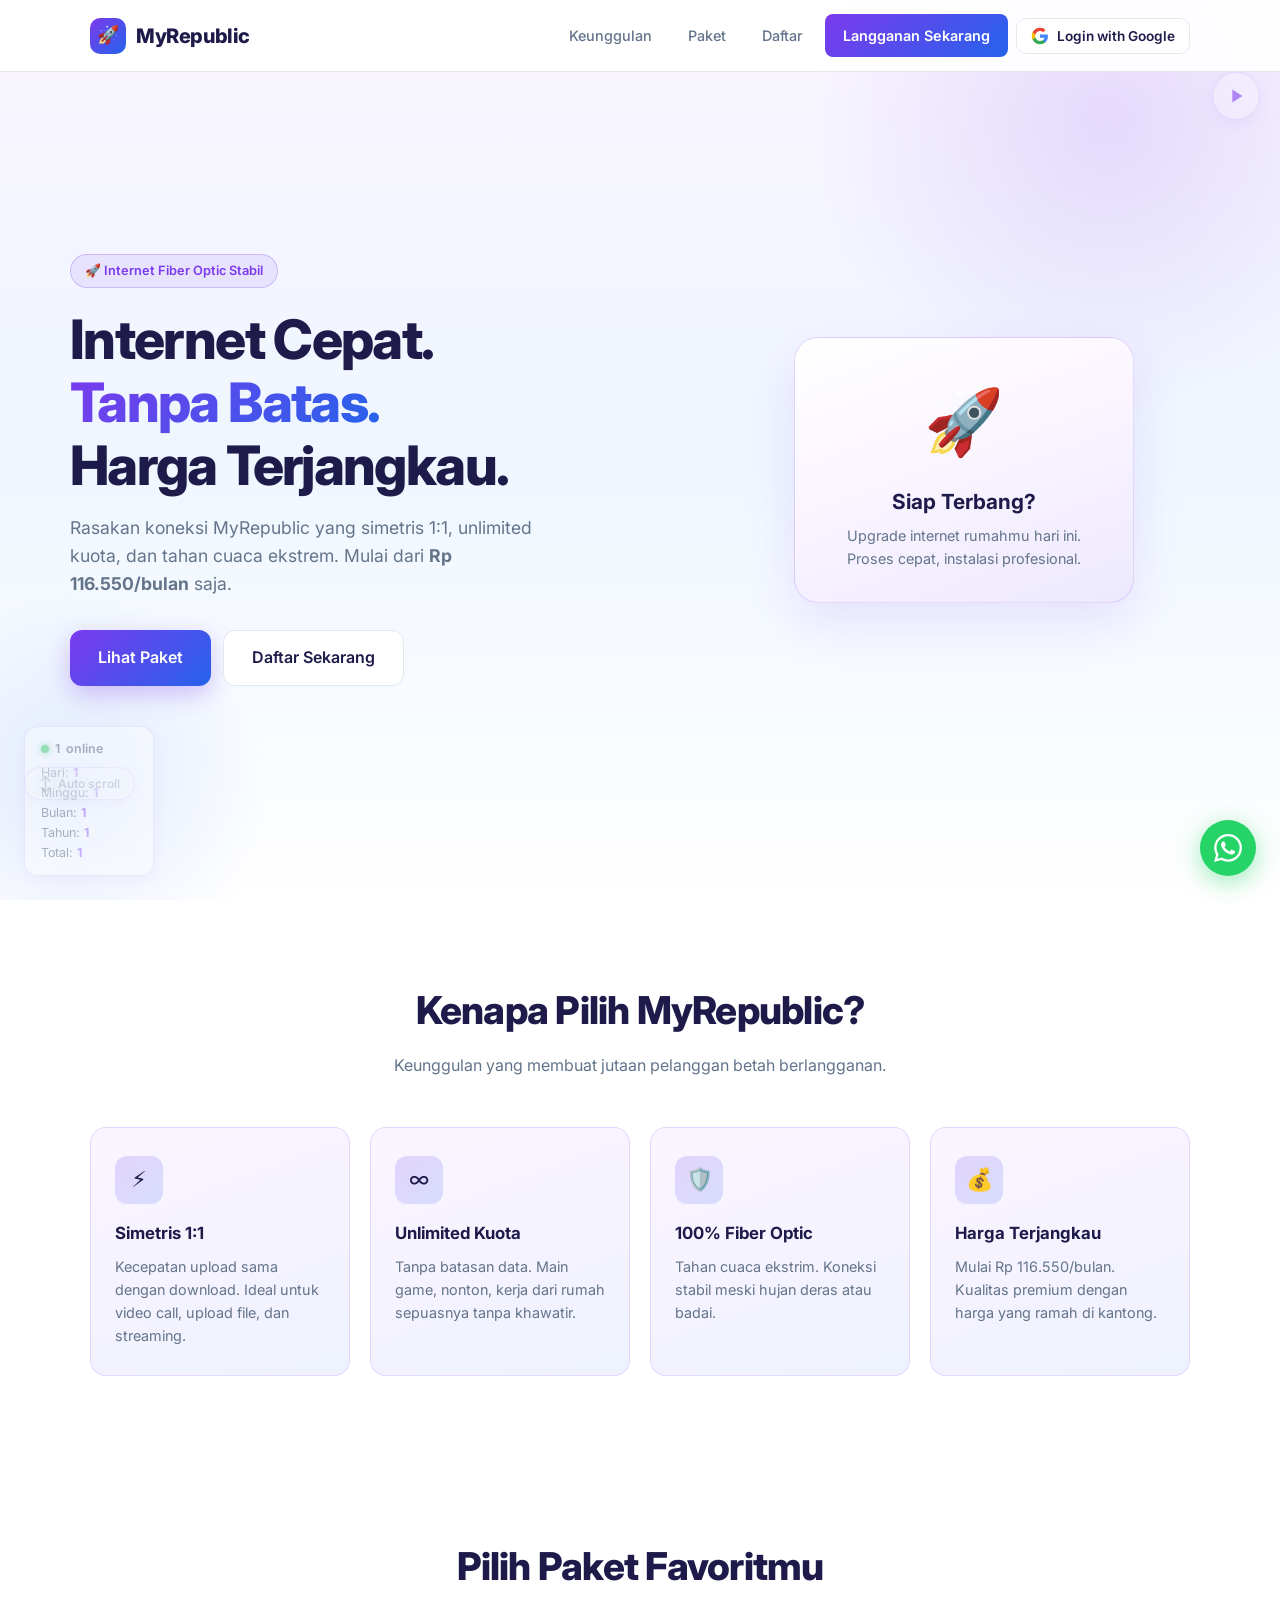
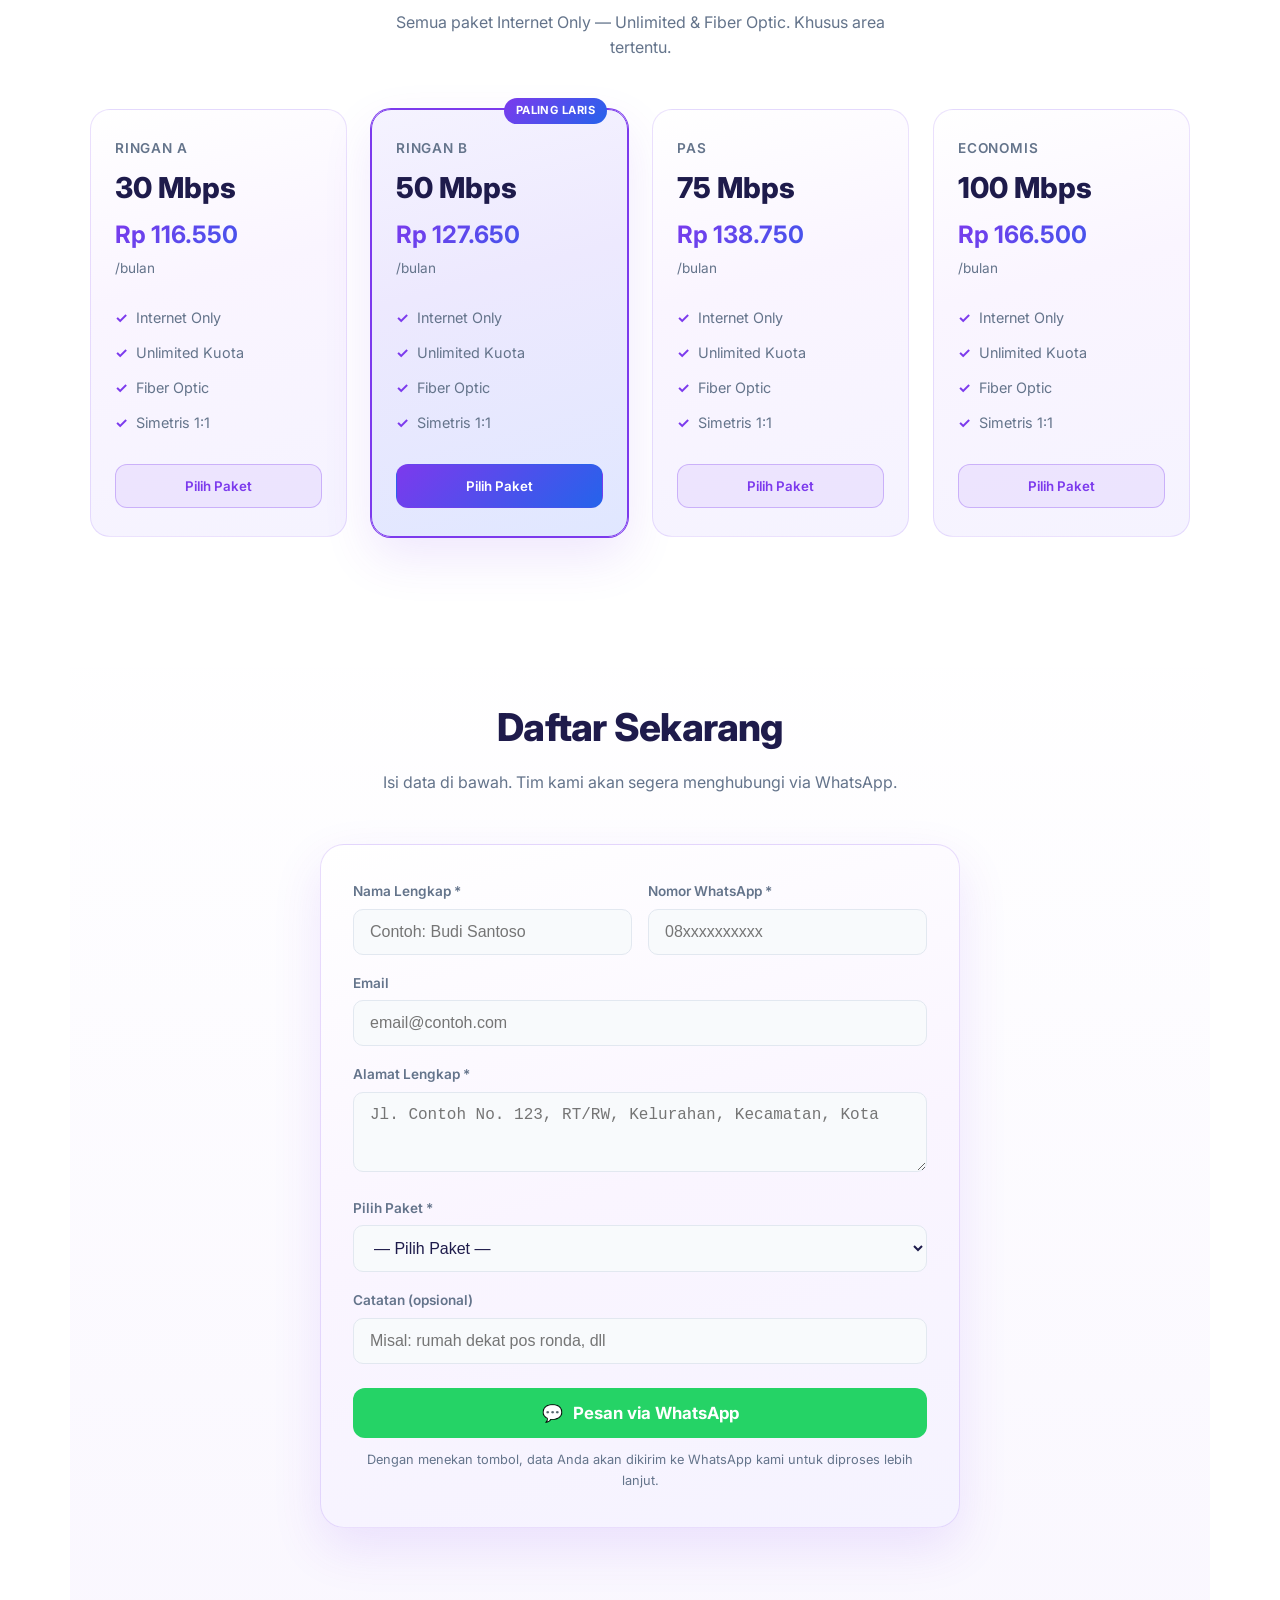
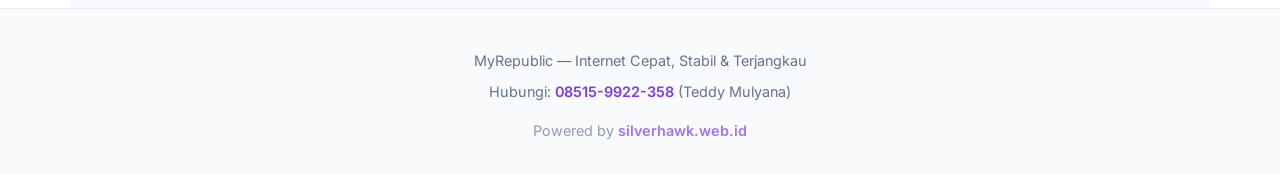
==== commit 351d1f1d: "Add files via upload" ====
--- a/index.html
+++ b/index.html
@@ -76,8 +76,7 @@
       <div class="nav-links" id="navLinks">
         <a href="#benefits">Keunggulan</a>
         <a href="#packages">Paket</a>
-        <a href="#speedtest">Speed Test</a>
-        <a href="#order">Daftar</a>
+                <a href="#order">Daftar</a>
         <a href="#order" class="btn-nav">Langganan Sekarang</a>
         <button type="button" class="auth-btn" id="authBtn" title="Login with Google">
           <svg class="g-icon" viewBox="0 0 24 24" width="18" height="18">
@@ -121,46 +120,7 @@
   </section>
 
 
-  <!-- SPEED TEST (compact, near top) -->
-  <section class="section section-speedtest" id="speedtest">
-    <div class="speedtest-card speedtest-compact" id="speedtestCard">
-      <div class="speedtest-body">
-        <div class="speedtest-gauge" id="stGauge">
-          <svg class="gauge-svg" viewBox="0 0 120 70" aria-hidden="true">
-            <path class="gauge-track" d="M10 60 A50 50 0 0 1 110 60" fill="none" stroke-width="8" stroke-linecap="round"/>
-            <path class="gauge-arc" id="stArc" d="M10 60 A50 50 0 0 1 110 60" fill="none" stroke-width="8" stroke-linecap="round" pathLength="100" stroke-dasharray="0 100"/>
-          </svg>
-          <div class="gauge-needle" id="stNeedle"></div>
-          <div class="gauge-center">
-            <div class="speedtest-value" id="stValue">—</div>
-            <div class="speedtest-unit" id="stUnit">Mbps</div>
-          </div>
-          <div class="speedtest-label" id="stLabel">Siap diuji</div>
-        </div>
-        <div class="speedtest-side">
-          <div class="speedtest-metrics">
-            <div class="st-metric">
-              <span class="st-metric-label">Download</span>
-              <span class="st-metric-val" id="stDown">— Mbps</span>
-            </div>
-            <div class="st-metric">
-              <span class="st-metric-label">Upload</span>
-              <span class="st-metric-val" id="stUp">— Mbps</span>
-            </div>
-            <div class="st-metric">
-              <span class="st-metric-label">Ping</span>
-              <span class="st-metric-val" id="stPing">— ms</span>
-            </div>
-          </div>
-          <button type="button" class="speedtest-btn" id="stStartBtn">Mulai Speed Test</button>
-          <div class="speedtest-progress" id="stProgress" hidden>
-            <div class="st-bar"><div class="st-bar-fill" id="stBarFill"></div></div>
-            <span id="stProgressText">Mengukur…</span>
-          </div>
-        </div>
-      </div>
-    </div>
-  </section>
+
 
   <!-- BENEFITS -->
   <section class="section" id="benefits">
@@ -258,6 +218,54 @@
     </div>
   </footer>
 
+
+  <!-- Floating Speed Test -->
+  <div class="st-float" id="stFloat" title="Speed Test">
+    <button type="button" class="st-float-toggle" id="stFloatToggle" aria-label="Buka Speed Test">
+      <svg viewBox="0 0 24 24" width="22" height="22" fill="currentColor" aria-hidden="true"><path d="M8 5v14l11-7z"/></svg>
+    </button>
+    <div class="st-float-panel" id="stFloatPanel">
+      <button type="button" class="st-float-close" id="stFloatClose" aria-label="Tutup">×</button>
+      <div class="st-gauge-wrap">
+        <svg class="st-gauge-svg" viewBox="0 0 200 120" aria-hidden="true">
+          <defs>
+            <linearGradient id="stGrad" x1="0%" y1="0%" x2="100%" y2="0%">
+              <stop offset="0%" stop-color="#7C3AED"/>
+              <stop offset="100%" stop-color="#2563EB"/>
+            </linearGradient>
+          </defs>
+          <!-- track -->
+          <path d="M20 100 A80 80 0 0 1 180 100" fill="none" stroke="#e2e8f0" stroke-width="12" stroke-linecap="round"/>
+          <!-- progress arc -->
+          <path id="stArc" d="M20 100 A80 80 0 0 1 180 100" fill="none" stroke="url(#stGrad)" stroke-width="12" stroke-linecap="round"
+                pathLength="100" stroke-dasharray="0 100"/>
+          <!-- needle -->
+          <g id="stNeedleG" transform="translate(100,100) rotate(-90)">
+            <line x1="0" y1="0" x2="0" y2="-68" stroke="#7C3AED" stroke-width="3" stroke-linecap="round"/>
+            <circle cx="0" cy="0" r="7" fill="#7C3AED" stroke="#fff" stroke-width="2"/>
+          </g>
+        </svg>
+        <div class="st-gauge-readout">
+          <span class="st-val" id="stValue">—</span>
+          <span class="st-unit" id="stUnit">Mbps</span>
+          <span class="st-lbl" id="stLabel">Siap</span>
+        </div>
+      </div>
+      <div class="st-metrics">
+        <div class="st-m"><span>↓</span> <strong id="stDown">—</strong></div>
+        <div class="st-m"><span>↑</span> <strong id="stUp">—</strong></div>
+        <div class="st-m"><span>⏱</span> <strong id="stPing">—</strong></div>
+      </div>
+      <button type="button" class="st-play" id="stStartBtn" aria-label="Mulai">
+        <svg viewBox="0 0 24 24" width="28" height="28" fill="currentColor"><path d="M8 5v14l11-7z"/></svg>
+      </button>
+      <div class="st-progress" id="stProgress" hidden>
+        <div class="st-bar"><div class="st-bar-fill" id="stBarFill"></div></div>
+        <span id="stProgressText"></span>
+      </div>
+    </div>
+  </div>
+
   <!-- Floating WA -->
   <a href="https://wa.me/6285159922358?text=Halo%2C%20saya%20ingin%20tanya%20paket%20MyRepublic" class="float-wa" id="floatWa" target="_blank" rel="noopener" title="Chat WhatsApp" aria-label="Chat WhatsApp">
     <svg viewBox="0 0 24 24" width="28" height="28" fill="#fff"><path d="M17.472 14.382c-.297-.149-1.758-.867-2.03-.967-.273-.099-.471-.148-.67.15-.197.297-.767.966-.94 1.164-.173.199-.347.223-.644.075-.297-.15-1.255-.463-2.39-1.475-.883-.788-1.48-1.761-1.653-2.059-.173-.297-.018-.458.13-.606.134-.133.298-.347.446-.52.149-.174.198-.298.298-.497.099-.198.05-.371-.025-.52-.075-.149-.669-1.612-.916-2.207-.242-.579-.487-.5-.669-.51-.173-.008-.371-.01-.57-.01-.198 0-.52.074-.792.372-.272.297-1.04 1.016-1.04 2.479 0 1.462 1.065 2.875 1.213 3.074.149.198 2.096 3.2 5.077 4.487.709.306 1.262.489 1.694.625.712.227 1.36.195 1.871.118.571-.085 1.758-.719 2.006-1.413.248-.694.248-1.289.173-1.413-.074-.124-.272-.198-.57-.347m-5.421 7.403h-.004a9.87 9.87 0 01-5.031-1.378l-.361-.214-3.741.982.998-3.648-.235-.374a9.86 9.86 0 01-1.51-5.26c.001-5.45 4.436-9.884 9.888-9.884 2.64 0 5.122 1.03 6.988 2.898a9.825 9.825 0 012.893 6.994c-.003 5.45-4.435 9.884-9.885 9.884m8.413-18.297A11.815 11.815 0 0012.05 0C5.495 0 .16 5.335.157 11.892c0 2.096.547 4.142 1.588 5.945L.057 24l6.305-1.654a11.882 11.882 0 005.683 1.448h.005c6.554 0 11.89-5.335 11.893-11.893a11.821 11.821 0 00-3.48-8.413z"/></svg>
--- a/css/style.css
+++ b/css/style.css
@@ -576,129 +576,190 @@
   .burger { display: flex; }
 }
 
-/* ---------- SPEED TEST ---------- */
-.section-speedtest {
-  padding: 32px 20px 16px;
-  max-width: 1140px;
+/* ---------- FLOATING SPEED TEST ---------- */
+.st-float {
+  position: fixed;
+  top: 72px;
+  right: 20px;
+  z-index: 95;
+}
+.st-float-toggle {
+  width: 48px;
+  height: 48px;
+  border-radius: 50%;
+  border: 1px solid rgba(124,58,237,0.2);
+  background: rgba(255,255,255,0.45);
+  backdrop-filter: blur(10px);
+  -webkit-backdrop-filter: blur(10px);
+  color: #7C3AED;
+  display: flex;
+  align-items: center;
+  justify-content: center;
+  cursor: pointer;
+  opacity: 0.55;
+  box-shadow: 0 4px 16px rgba(124,58,237,0.12);
+  transition: opacity 0.3s, background 0.3s, transform 0.25s, box-shadow 0.3s;
+}
+.st-float-toggle:hover {
+  opacity: 1;
+  background: rgba(255,255,255,0.95);
+  box-shadow: 0 8px 24px rgba(124,58,237,0.2);
+}
+.st-float.open .st-float-toggle {
+  opacity: 0;
+  pointer-events: none;
+  transform: scale(0.6);
+}
+.st-float-panel {
+  position: absolute;
+  top: 0;
+  right: 0;
+  width: 260px;
+  padding: 20px 18px 16px;
+  border-radius: 18px;
+  background: rgba(255,255,255,0.97);
+  border: 1px solid rgba(124,58,237,0.18);
+  box-shadow: 0 16px 48px rgba(124,58,237,0.18);
+  opacity: 0;
+  visibility: hidden;
+  transform: scale(0.85) translateY(-8px);
+  transform-origin: top right;
+  transition: opacity 0.3s, transform 0.3s, visibility 0.3s;
+  display: flex;
+  flex-direction: column;
+  align-items: center;
+  gap: 12px;
+}
+.st-float.open .st-float-panel {
+  opacity: 1;
+  visibility: visible;
+  transform: scale(1) translateY(0);
+}
+.st-float-close {
+  position: absolute;
+  top: 8px;
+  right: 10px;
+  width: 28px;
+  height: 28px;
+  border: none;
+  background: transparent;
+  font-size: 1.25rem;
+  color: #94a3b8;
+  cursor: pointer;
+  line-height: 1;
+  border-radius: 50%;
+}
+.st-float-close:hover { color: #7C3AED; background: rgba(124,58,237,0.08); }
+
+.st-gauge-wrap {
+  position: relative;
+  width: 200px;
+  height: 120px;
+  margin-top: 4px;
+}
+.st-gauge-svg {
+  width: 200px;
+  height: 120px;
+  display: block;
+}
+.st-gauge-readout {
+  position: absolute;
+  bottom: 4px;
+  left: 0;
+  right: 0;
+  text-align: center;
+  pointer-events: none;
+}
+.st-val {
+  display: block;
+  font-size: 1.6rem;
+  font-weight: 800;
+  color: #1e1b4b;
+  line-height: 1.1;
+}
+.st-unit {
+  display: block;
+  font-size: 0.7rem;
+  color: #64748b;
+}
+.st-lbl {
+  display: block;
+  font-size: 0.68rem;
+  color: #94a3b8;
+  margin-top: 2px;
+}
+.st-metrics {
+  display: flex;
+  gap: 16px;
+  justify-content: center;
+  width: 100%;
+}
+.st-m {
+  font-size: 0.78rem;
+  color: #64748b;
+  text-align: center;
+}
+.st-m strong {
+  display: block;
+  font-size: 0.9rem;
+  color: #1e1b4b;
+  font-weight: 700;
+  margin-top: 2px;
+}
+.st-play {
+  width: 52px;
+  height: 52px;
+  border-radius: 50%;
+  border: none;
+  background: linear-gradient(135deg, #7C3AED, #2563EB);
+  color: #fff;
+  display: flex;
+  align-items: center;
+  justify-content: center;
+  cursor: pointer;
+  box-shadow: 0 8px 24px rgba(124,58,237,0.35);
+  transition: transform 0.2s, box-shadow 0.2s, opacity 0.2s;
   margin: 0 auto;
 }
-.speedtest-card {
-  background: linear-gradient(165deg, #ffffff 0%, #faf5ff 40%, #eef2ff 100%);
-  border: 1px solid rgba(124,58,237,0.16);
-  border-radius: 18px;
-  padding: 18px 20px;
-  max-width: 560px;
-  margin: 0 auto;
-  box-shadow: 0 8px 28px rgba(124,58,237,0.1);
-}
-.speedtest-compact .speedtest-body {
-  display: flex;
-  flex-direction: row;
-  align-items: center;
-  justify-content: center;
-  gap: 20px;
-  flex-wrap: wrap;
-}
-.speedtest-gauge {
-  width: 140px;
-  height: 100px;
-  position: relative;
-  display: flex;
-  flex-direction: column;
-  align-items: center;
-  justify-content: flex-end;
-  flex-shrink: 0;
-}
-.gauge-svg {
-  position: absolute;
-  top: 0; left: 0;
-  width: 140px;
-  height: 82px;
-}
-.gauge-track { stroke: #e2e8f0; }
-.gauge-arc {
-  stroke: url(#gaugeGrad);
-  stroke: #7C3AED;
-  transition: stroke-dasharray 0.25s ease;
-}
-.gauge-needle {
-  position: absolute;
-  bottom: 22px;
-  left: 50%;
-  width: 3px;
-  height: 48px;
-  background: linear-gradient(to top, #7C3AED, #2563EB);
-  border-radius: 2px;
-  transform-origin: bottom center;
-  transform: translateX(-50%) rotate(-90deg);
-  transition: transform 0.2s ease-out;
-  z-index: 2;
-  box-shadow: 0 0 6px rgba(124,58,237,0.4);
-}
-.gauge-needle::after {
-  content: '';
-  position: absolute;
-  bottom: -5px;
-  left: 50%;
-  transform: translateX(-50%);
-  width: 10px;
-  height: 10px;
-  border-radius: 50%;
-  background: #7C3AED;
-  border: 2px solid #fff;
-  box-shadow: 0 0 4px rgba(124,58,237,0.5);
-}
-.gauge-center {
-  position: relative;
-  z-index: 1;
+.st-play:hover:not(:disabled) {
+  transform: scale(1.06);
+  box-shadow: 0 10px 28px rgba(124,58,237,0.45);
+}
+.st-play:disabled {
+  opacity: 0.55;
+  cursor: not-allowed;
+  transform: none;
+}
+.st-play.running svg {
+  /* optional pause look later */
+}
+.st-progress {
+  width: 100%;
   text-align: center;
-  margin-bottom: 2px;
-}
-.speedtest-value { font-size: 1.5rem; font-weight: 800; line-height: 1; color: var(--black); }
-.speedtest-unit { font-size: 0.7rem; color: var(--muted); }
-.speedtest-label { font-size: 0.68rem; color: var(--muted); margin-top: 2px; }
-.speedtest-side {
-  display: flex;
-  flex-direction: column;
-  align-items: flex-start;
-  gap: 10px;
-  min-width: 160px;
-}
-.speedtest-metrics {
-  display: flex;
-  gap: 14px;
-  flex-wrap: wrap;
-}
-.st-metric { text-align: left; }
-.st-metric-label {
-  display: block; font-size: 0.65rem; color: var(--muted);
-  margin-bottom: 2px; text-transform: uppercase; letter-spacing: 0.04em;
-}
-.st-metric-val { font-size: 0.95rem; font-weight: 700; color: var(--black); }
-.speedtest-btn {
-  background: linear-gradient(135deg, var(--purple), var(--blue));
-  color: white; font-weight: 700; padding: 10px 20px;
-  border-radius: 10px; border: none; cursor: pointer; font-size: 0.9rem;
-  transition: 0.25s; box-shadow: 0 6px 18px rgba(124,58,237,0.28);
-}
-.speedtest-btn:hover:not(:disabled) { transform: translateY(-1px); }
-.speedtest-btn:disabled { opacity: 0.6; cursor: not-allowed; }
-.speedtest-progress { width: 100%; max-width: 200px; text-align: left; }
+}
 .st-bar {
-  height: 5px; background: var(--gray); border-radius: 999px;
-  overflow: hidden; margin-bottom: 4px;
+  height: 4px;
+  background: #e2e8f0;
+  border-radius: 999px;
+  overflow: hidden;
+  margin-bottom: 4px;
 }
 .st-bar-fill {
-  height: 100%; width: 0%;
-  background: linear-gradient(90deg, var(--purple), var(--blue));
-  border-radius: 999px; transition: width 0.3s ease;
-}
-#stProgressText { font-size: 0.72rem; color: var(--muted); }
+  height: 100%;
+  width: 0%;
+  background: linear-gradient(90deg, #7C3AED, #2563EB);
+  border-radius: 999px;
+  transition: width 0.25s ease;
+}
+#stProgressText {
+  font-size: 0.7rem;
+  color: #94a3b8;
+}
 
 @media (max-width: 480px) {
-  .speedtest-compact .speedtest-body { flex-direction: column; }
-  .speedtest-side { align-items: center; }
-  .st-metric { text-align: center; }
+  .st-float { top: 64px; right: 12px; }
+  .st-float-panel { width: 240px; }
+  .st-gauge-wrap, .st-gauge-svg { width: 180px; height: 108px; }
 }
 
 /* ---------- FLOATING WA ---------- */
